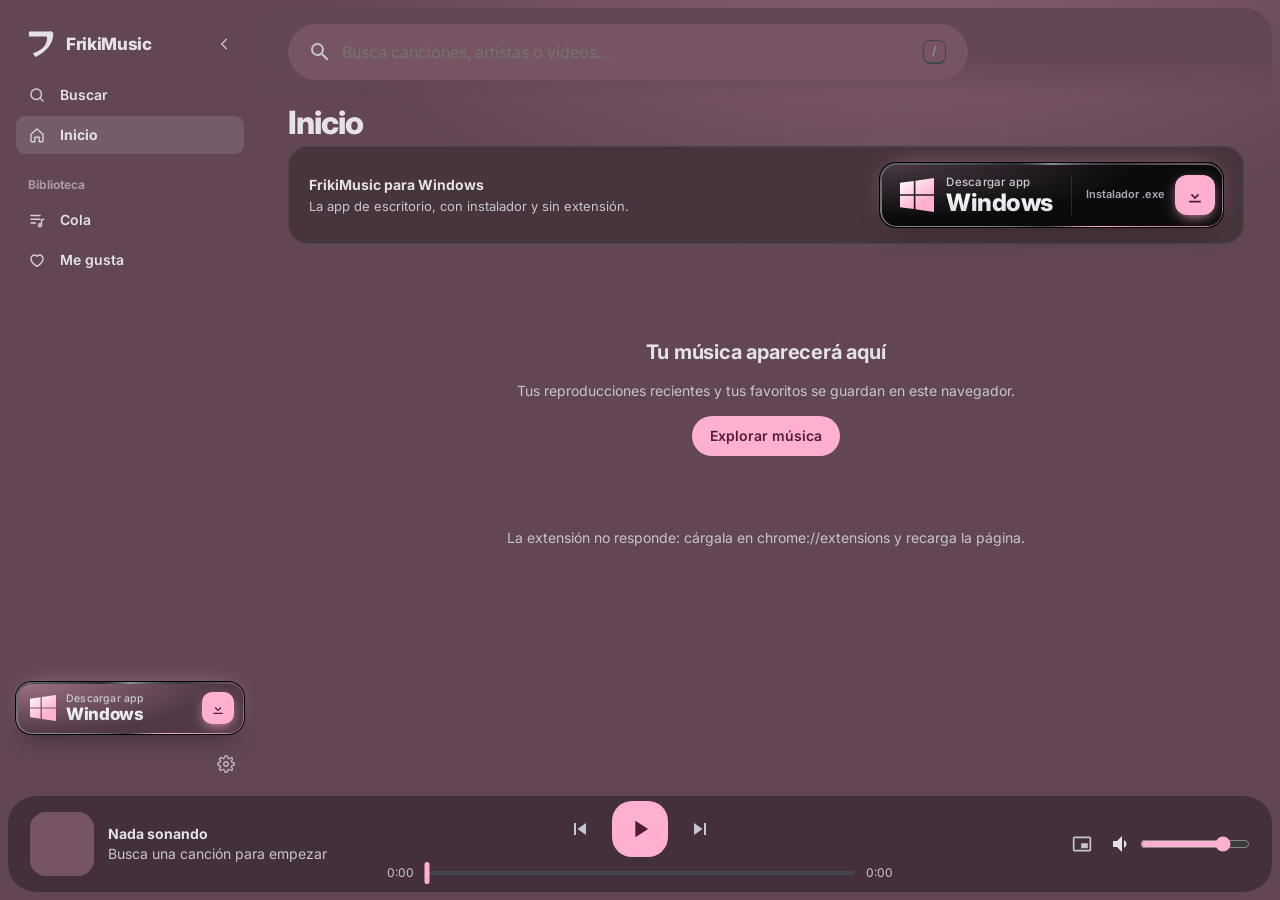
==== reproductor/index.html @ 08171b31 "Initial commit" ====
<!DOCTYPE html>
<html lang="es" data-theme="dark" data-accent="rose"><head>
<meta charset="UTF-8"><meta name="viewport" content="width=device-width,initial-scale=1,viewport-fit=cover">
<title>FrikiMusic</title>
<link rel="icon" href="icon.png">
<link rel="stylesheet" href="https://fonts.googleapis.com/css2?family=Inter:wght@400;500;600;700;800&family=Poppins:wght@400;500;600;700;800&family=Space+Grotesk:wght@400;500;600;700&family=Lora:wght@400;500;600;700&family=JetBrains+Mono:wght@400;500;700&display=swap">
<link rel="stylesheet" href="css/tokens.css"><link rel="stylesheet" href="css/base.css">
<link rel="stylesheet" href="css/layout.css"><link rel="stylesheet" href="css/components.css"><link rel="stylesheet" href="css/search.css"><link rel="stylesheet" href="css/custom.css"><link rel="stylesheet" href="css/mini.css"><link rel="stylesheet" href="css/designs.css">
</head><body>
<div class="shell">
  <nav class="rail" id="rail" aria-label="Principal"></nav>
  <main class="panel" id="panel">
    <header class="top"><form class="searchbar" id="searchForm" role="search"></form></header>
    <div class="page" id="view"></div>
  </main>
  <footer class="bar" id="bar"></footer>
</div>
<section class="full" id="full" aria-label="Reproductor" hidden></section>
<div class="toast" id="toast" role="status"></div>
<script type="module" src="js/main.js"></script>
</body></html>
---- reproductor/css/tokens.css ----
/* Neutros y acentos tomados de la app de escritorio (Color.kt) */
:root{--rk:1;--ck:1;--fs:1;--ly-k:1;--amb-mix:26%;--font:Inter,system-ui,sans-serif;--r-panel:calc(28px*var(--rk));--gutter:8px;--rail-w:80px;--rail-w-open:244px;--bar-h:96px;--ease:cubic-bezier(.2,0,0,1);--ease-in:cubic-bezier(.05,.7,.1,1)}
[data-theme=dark]{--bg:#111215;--s0:#0d0e10;--s1:#1b1c1f;--s2:#1f2023;--s3:#2a2b2e;--s4:#353639;--tx:#e4e2e6;--tx2:#c5c6d0;--ol:#8f909a;--olv:#44464f;color-scheme:dark}
[data-theme=light]{--bg:#dbd9dd;--s0:#fff;--s1:#f4f3f7;--s2:#efedf1;--s3:#e9e7ec;--s4:#e3e2e6;--tx:#1b1b1f;--tx2:#44464f;--ol:#74777f;--olv:#c4c6d0;color-scheme:light}
[data-theme=dark][data-accent=rose]{--p:#FFB0D0;--on-p:#531D38;--c:#6F334F;--on-c:#FFD8E4}
[data-theme=dark][data-accent=purple]{--p:#D0BCFF;--on-p:#381E72;--c:#4F378B;--on-c:#EADDFF}
[data-theme=dark][data-accent=blue]{--p:#9ECAFF;--on-p:#003258;--c:#004A77;--on-c:#D1E4FF}
[data-theme=dark][data-accent=green]{--p:#A4D18A;--on-p:#1F370C;--c:#294F13;--on-c:#D0E8BC}
[data-theme=dark][data-accent=amber]{--p:#F1C24F;--on-p:#402D00;--c:#5A4200;--on-c:#FFE08A}
[data-theme=light][data-accent=rose]{--p:#8B4A62;--on-p:#fff;--c:#FFD8E4;--on-c:#390721}
[data-theme=light][data-accent=purple]{--p:#6750A4;--on-p:#fff;--c:#EADDFF;--on-c:#21005D}
[data-theme=light][data-accent=blue]{--p:#0061A4;--on-p:#fff;--c:#D1E4FF;--on-c:#001D36}
[data-theme=light][data-accent=green]{--p:#386A20;--on-p:#fff;--c:#D0E8BC;--on-c:#0F2000}
[data-theme=light][data-accent=amber]{--p:#795900;--on-p:#fff;--c:#FFE08A;--on-c:#261A00}
[data-theme=dark][data-accent=red]{--p:#FFB4AB;--on-p:#690005;--c:#93000A;--on-c:#FFDAD6}
[data-theme=dark][data-accent=orange]{--p:#FFB77C;--on-p:#4D2600;--c:#6D3900;--on-c:#FFDCC2}
[data-theme=dark][data-accent=teal]{--p:#53DBC9;--on-p:#003731;--c:#005048;--on-c:#9DF2E4}
[data-theme=dark][data-accent=mono]{--p:#C8C6CA;--on-p:#303034;--c:#46464A;--on-c:#E4E2E6}
[data-theme=light][data-accent=red]{--p:#BA1A1A;--on-p:#fff;--c:#FFDAD6;--on-c:#410002}
[data-theme=light][data-accent=orange]{--p:#8F4C00;--on-p:#fff;--c:#FFDCC2;--on-c:#2E1500}
[data-theme=light][data-accent=teal]{--p:#006A60;--on-p:#fff;--c:#9DF2E4;--on-c:#00201C}
[data-theme=light][data-accent=mono]{--p:#5E5E62;--on-p:#fff;--c:#E3E2E6;--on-c:#1B1B1F}
---- reproductor/css/base.css ----
*{box-sizing:border-box;margin:0;padding:0}
html,body{height:100%}
body{font-family:var(--font);font-weight:400;font-size:calc(14px*var(--fs));line-height:1.45;background:var(--bg);color:var(--tx);overflow:hidden;-webkit-font-smoothing:antialiased}
button{font:inherit;color:inherit;background:none;border:0;cursor:pointer}
input,select{font:inherit;color:inherit}
svg{width:24px;height:24px;fill:currentColor;display:block;flex:none}
img{display:block}
:focus-visible{outline:2px solid var(--p);outline-offset:2px}
h1{font-size:calc(32px*var(--fs));font-weight:800;letter-spacing:-.03em}
h2{font-size:calc(20px*var(--fs));font-weight:700;letter-spacing:-.01em}
.muted{color:var(--tx2)}
::-webkit-scrollbar{width:10px}::-webkit-scrollbar-thumb{background:var(--s4);border-radius:5px;border:2px solid transparent;background-clip:content-box}
@media(prefers-reduced-motion:reduce){*{animation:none!important;transition:none!important}}
---- reproductor/css/layout.css ----
.shell{height:100%;display:grid;grid-template:1fr var(--bar-h)/auto 1fr;gap:var(--gutter);padding:var(--gutter)}
.rail{width:var(--rail-w);transition:width .25s var(--ease);padding:12px 12px;display:flex;flex-direction:column;gap:6px;overflow:hidden}
.rail.open{width:var(--rail-w-open)}
.panel{position:relative;background:var(--s1);border-radius:var(--r-panel);overflow:auto;min-width:0;isolation:isolate}
.panel::before{content:"";position:fixed;inset:0;z-index:-1;pointer-events:none;background:radial-gradient(900px 500px at 70% -10%,color-mix(in srgb,var(--amb,var(--p)) var(--amb-mix),transparent),transparent 70%);transition:background .6s}
.top{position:sticky;top:0;z-index:5;padding:16px 28px;background:linear-gradient(var(--s1) 55%,transparent)}
.page{padding:4px 28px 40px;max-width:1760px;margin:0 auto}
.bar{grid-column:1/3;background:var(--s2);border-radius:var(--r-panel);display:grid;grid-template-columns:minmax(0,1fr) minmax(0,1.5fr) minmax(0,1fr);gap:20px;align-items:center;padding:0 22px}
.full{position:fixed;inset:var(--gutter);z-index:20;border-radius:var(--r-panel);background:var(--s0);overflow:hidden;isolation:isolate}
.full[hidden]{display:none}
@media(max-width:900px){.bar{grid-template-columns:minmax(0,1fr) auto}.bar .vol,.bar .wavy-wrap .t{display:none}.rail{width:64px;padding:8px}.rail.open{width:64px}.page,.top{padding-inline:16px}}
.rail .grp{font-size:calc(12px*var(--fs));font-weight:700;letter-spacing:.06em;text-transform:uppercase;color:var(--ol);padding:14px 16px 4px;white-space:nowrap}
.rail hr.grp{border:0;height:1px;background:var(--olv);margin:8px 14px;padding:0;opacity:.6}
.rail a.item{text-decoration:none}
---- reproductor/css/components.css ----
.rail .brand{display:flex;align-items:center;gap:12px;height:56px;padding-left:8px;font-weight:800;font-size:calc(18px*var(--fs));letter-spacing:-.02em;color:var(--p)}
.rail .brand img{width:32px;height:32px;border-radius:9px}
.rail .item{height:56px;border-radius:calc(28px*var(--rk));display:flex;align-items:center;gap:16px;padding:0 16px;color:var(--tx2);font-weight:500;white-space:nowrap;position:relative;transition:background .2s}
.rail .item:hover{background:color-mix(in srgb,var(--tx) 8%,transparent)}
.rail .item.on{background:var(--c);color:var(--on-c);font-weight:700}
.rail .spacer{flex:1}
.chip{display:inline-flex;align-items:center;gap:8px;height:40px;padding:0 18px;border-radius:calc(20px*var(--rk));background:var(--s3);font-weight:600;transition:background .2s}
.chip:hover{background:var(--s4)}
.chip.fill{background:var(--p);color:var(--on-p)}
.ibtn{width:44px;height:44px;border-radius:50%;display:grid;place-items:center;color:var(--tx2);transition:background .2s}
.ibtn:hover{background:color-mix(in srgb,var(--tx) 10%,transparent)}
.ibtn.on{color:var(--p)}
.searchbar{display:flex;align-items:center;height:56px;max-width:680px;background:var(--s3);border-radius:calc(28px*var(--rk));padding:0 8px 0 20px;gap:10px;transition:box-shadow .2s}
.searchbar:focus-within{box-shadow:0 0 0 2px var(--p)}
.searchbar input{flex:1;background:none;border:0;outline:0;height:100%;font-size:calc(16px*var(--fs))}
.hero{display:grid;grid-template-columns:200px 1fr;gap:28px;align-items:center;padding:24px;border-radius:calc(28px*var(--rk));background:linear-gradient(120deg,var(--c),color-mix(in srgb,var(--c) 40%,var(--s2)));color:var(--on-c);margin:8px 0 32px}
.hero img{width:200px;height:200px;image-rendering:auto;border-radius:calc(24px*var(--rk));object-fit:cover;box-shadow:0 18px 40px #0007}
.hero h2{font-size:calc(32px*var(--fs));font-weight:800;letter-spacing:-.03em;margin:4px 0 2px}
.hero .chip{margin-top:18px}
.sec{display:flex;align-items:baseline;justify-content:space-between;margin:28px 0 14px}
.shelf{display:grid;grid-auto-flow:column;grid-auto-columns:calc(168px*var(--ck));gap:16px;overflow-x:auto;padding-bottom:10px}
.card{cursor:pointer;text-align:left;display:block}
.card .art{position:relative;aspect-ratio:1;border-radius:calc(20px*var(--rk));overflow:hidden;background:var(--s3)}
.card img{width:100%;height:100%;object-fit:cover;transition:transform .4s var(--ease-in)}
.card:hover img{transform:scale(1.06)}
.card .pl{position:absolute;right:10px;bottom:10px;width:44px;height:44px;border-radius:50%;background:var(--p);color:var(--on-p);display:grid;place-items:center;opacity:0;transform:translateY(8px);transition:.25s var(--ease)}
.card:hover .pl,.card:focus-visible .pl{opacity:1;transform:none}
.card b,.row b{display:block;font-weight:600;white-space:nowrap;overflow:hidden;text-overflow:ellipsis}
.card b{margin-top:10px}.card span{font-size:calc(13px*var(--fs));color:var(--tx2);display:block;white-space:nowrap;overflow:hidden;text-overflow:ellipsis}
.row{display:grid;grid-template-columns:56px minmax(0,1fr) auto auto;gap:14px;align-items:center;padding:8px 12px;border-radius:calc(18px*var(--rk));cursor:pointer;transition:background .15s}
.row:hover{background:color-mix(in srgb,var(--tx) 7%,transparent)}
.row.now{background:var(--c);color:var(--on-c)}.row.now span{color:inherit;opacity:.8}
.row img{width:56px;height:56px;border-radius:calc(12px*var(--rk));object-fit:cover;background:var(--s3)}
.row span{font-size:calc(13px*var(--fs));color:var(--tx2)}.row>div{min-width:0}
.eq{display:inline-flex;gap:2px;align-items:flex-end;height:14px;margin-right:6px}
.eq i{width:3px;background:currentColor;border-radius:2px;animation:eq 1s infinite ease-in-out}
.eq i:nth-child(2){animation-delay:.2s}.eq i:nth-child(3){animation-delay:.4s}
@keyframes eq{0%,100%{height:3px}50%{height:14px}}
.empty{display:grid;place-items:center;text-align:center;gap:14px;padding:72px 0;color:var(--tx2)}
.empty h2{color:var(--tx)}
.pal{display:flex;gap:14px;margin:10px 0 28px}
.pal button{width:48px;height:48px;border-radius:50%;border:3px solid transparent;box-shadow:inset 0 0 0 3px var(--s1)}
.pal button.on{border-color:var(--tx)}
.skel{height:72px;border-radius:calc(18px*var(--rk));background:linear-gradient(90deg,var(--s2),var(--s3),var(--s2));background-size:200%;animation:sh 1.2s infinite}
@keyframes sh{to{background-position:-200% 0}}
/* barra de reproducción */
.bar .meta{display:flex;gap:14px;align-items:center;min-width:0;cursor:pointer}
.bar .meta img,.bar .meta .ph{width:64px;height:64px;border-radius:calc(16px*var(--rk));object-fit:cover;background:var(--s3);flex:none}
.bar .meta b{display:block;font-weight:700;white-space:nowrap;overflow:hidden;text-overflow:ellipsis}
.ctl{display:flex;flex-direction:column;align-items:center;gap:2px}
.btns{display:flex;align-items:center;gap:10px}
.play{width:56px;height:56px;border-radius:calc(20px*var(--rk));background:var(--p);color:var(--on-p);display:grid;place-items:center;transition:border-radius .25s var(--ease),transform .15s}
.play:hover{border-radius:50%}.play:active{transform:scale(.94)}
.wavy-wrap{display:flex;align-items:center;gap:10px;width:100%;font-size:calc(12px*var(--fs));color:var(--tx2)}
.wavy-wrap canvas{flex:1;height:28px;min-width:0;cursor:pointer;touch-action:none}
.vol{display:flex;justify-content:flex-end;align-items:center;gap:6px}
.vol input{width:110px;accent-color:var(--p)}
/* reproductor grande */
/* fondo en malla con los colores de la portada: no depende de la resolución de la imagen */
@property --m1{syntax:"<color>";inherits:true;initial-value:#2a2b2e}@property --m2{syntax:"<color>";inherits:true;initial-value:#2a2b2e}
@property --m3{syntax:"<color>";inherits:true;initial-value:#2a2b2e}@property --m4{syntax:"<color>";inherits:true;initial-value:#2a2b2e}
:root{transition:--m1 1s,--m2 1s,--m3 1s,--m4 1s}
.full::before{content:"";position:absolute;inset:-25%;background:radial-gradient(42% 42% at 22% 26%,var(--m1),transparent 72%),radial-gradient(46% 46% at 80% 22%,var(--m2),transparent 72%),radial-gradient(46% 46% at 78% 80%,var(--m3),transparent 72%),radial-gradient(42% 42% at 20% 82%,var(--m4),transparent 72%);filter:blur(36px);opacity:.8;animation:drift 22s ease-in-out infinite alternate}
@keyframes drift{to{transform:translate(3%,2%) rotate(7deg) scale(1.08)}}
.toast{position:fixed;left:50%;bottom:120px;transform:translate(-50%,12px);max-width:min(560px,90vw);background:var(--tx);color:var(--bg);padding:12px 20px;border-radius:calc(16px*var(--rk));opacity:0;pointer-events:none;transition:.25s var(--ease);z-index:30}
.toast.show{opacity:1;transform:translate(-50%,0)}
@media(max-width:900px){.hero{grid-template-columns:1fr}.hero img{width:140px;height:140px}}
/* inicio: tarjetas compactas y mixes */
.tiles{display:grid;grid-template-columns:repeat(auto-fill,minmax(280px,1fr));gap:10px}
.tile{display:grid;grid-template-columns:56px minmax(0,1fr);gap:14px;align-items:center;padding:6px 16px 6px 6px;border-radius:calc(20px*var(--rk));background:var(--s2);cursor:pointer;transition:background .2s,transform .2s var(--ease)}
.tile:hover{background:var(--s3);transform:translateY(-1px)}
.tile.now{background:var(--c);color:var(--on-c)}.tile.now span{color:inherit;opacity:.8}
.tile img{width:56px;height:56px;border-radius:calc(14px*var(--rk));object-fit:cover;background:var(--s3)}
.tile>div{min-width:0}.tile b{display:block;font-weight:600;white-space:nowrap;overflow:hidden;text-overflow:ellipsis}
.tile span{font-size:calc(13px*var(--fs));color:var(--tx2);display:block;white-space:nowrap;overflow:hidden;text-overflow:ellipsis}
.shelf.big{grid-auto-columns:calc(220px*var(--ck))}
.mix{position:relative;cursor:pointer;border-radius:calc(28px*var(--rk));overflow:hidden;aspect-ratio:1;background:var(--s3);isolation:isolate}
.mix .collage{position:absolute;inset:0;display:grid;grid-template:1fr 1fr/1fr 1fr}
.mix .collage img{width:100%;height:100%;object-fit:cover;transition:transform .5s var(--ease-in)}
.mix:hover .collage img{transform:scale(1.08)}
.mix::after{content:"";position:absolute;inset:0;background:linear-gradient(transparent 40%,#000c);z-index:1}
.mix .cap{position:absolute;left:16px;right:16px;bottom:14px;z-index:2;color:#fff}
.mix .cap b{display:block;font-weight:800;font-size:calc(17px*var(--fs));letter-spacing:-.02em;line-height:1.15}
.mix .cap span{font-size:calc(12px*var(--fs));opacity:.8}
.mix .pl{position:absolute;right:12px;top:12px;z-index:2;width:44px;height:44px;border-radius:50%;background:var(--p);color:var(--on-p);display:grid;place-items:center;opacity:0;transform:translateY(-6px);transition:.25s var(--ease)}
.mix:hover .pl,.mix:focus-visible .pl{opacity:1;transform:none}
/* inicio estilo lista compacta */
h1.ht{margin:6px 0 2px}
.chev{font-style:normal;margin-left:8px;color:var(--ol);font-weight:400}
.cols{display:grid;grid-template-rows:repeat(4,56px);grid-auto-flow:column;column-gap:20px;overflow-x:auto}
.cols.r3{grid-auto-columns:calc((100% - 40px)/3)}
.cols.r4{grid-auto-columns:calc((100% - 60px)/4.25);padding-bottom:4px}
.mini{display:grid;grid-template-columns:40px minmax(0,1fr);gap:14px;align-items:center;padding:0 10px;border-radius:calc(10px*var(--rk));cursor:pointer;transition:background .15s}
.mini:hover{background:color-mix(in srgb,var(--tx) 7%,transparent)}
.mini.now{background:var(--c);color:var(--on-c)}.mini.now span{opacity:.8}
.mini img{width:40px;height:40px;border-radius:6px;object-fit:cover;background:var(--s3)}
.mini>div{min-width:0}.mini b{display:block;font-size:calc(13px*var(--fs));font-weight:500;white-space:nowrap;overflow:hidden;text-overflow:ellipsis}
.mini span{display:block;font-size:calc(12px*var(--fs));color:var(--tx2);white-space:nowrap;overflow:hidden;text-overflow:ellipsis}
.shelf.xl{grid-auto-columns:calc(244px*var(--ck));gap:20px}
.shelf.xl .card .art{border-radius:calc(12px*var(--rk))}.shelf.xl .card b{font-size:calc(13px*var(--fs));font-weight:500;margin-top:8px}
.hs{scrollbar-width:none}.hs::-webkit-scrollbar{display:none}
@media(max-width:900px){.cols.r3{grid-auto-columns:86%}.cols.r4{grid-auto-columns:86%}}

/* reproductor grande: portada + letras/cola, o videoclip a ventana completa (como BitChord) */
.full{--art:min(32vw,calc(100dvh - 330px),560px);--ly-on:var(--tx);--ly-off:color-mix(in srgb,var(--tx) 38%,transparent)}
.full[data-mode=theater]{--tx:#fff;--tx2:#ffffffb8;--ly-on:#fff;color:#fff}
.full .fc,.full .ftr,.full .fbr,.full .fgrid{transition:opacity .3s}
.full.idle{cursor:none}.full.idle .fc,.full.idle .ftr,.full.idle .fbr,.full.idle .fgrid{opacity:0;pointer-events:none}
.full .close{position:absolute;top:18px;left:18px;z-index:4}
.full .lyb{position:absolute;bottom:18px;left:18px;z-index:4}
.full .fbr{position:absolute;bottom:18px;right:18px;z-index:4}
.full .ftr{position:absolute;top:18px;right:18px;z-index:4;display:flex;align-items:center;gap:10px}
.full .fc[aria-pressed=true]{color:var(--p);background:color-mix(in srgb,var(--p) 18%,transparent)}
.vt{position:absolute;inset:0;background:#000;display:none;z-index:1}
.full[data-mode=theater] .vt{display:block}
.fgrid{position:relative;z-index:2;height:100%;display:grid;grid-template-columns:var(--art);grid-template-rows:minmax(0,1fr);justify-content:center;align-items:center;column-gap:clamp(40px,6vw,120px);padding:64px clamp(24px,8vw,140px)}
.full[data-col=lyrics] .fgrid,.full[data-col=queue] .fgrid{grid-template-columns:var(--art) minmax(0,38vw)}
.fplayer{display:flex;flex-direction:column;min-width:0;width:var(--art)}
.fart{position:relative;width:var(--art);aspect-ratio:1;border-radius:calc(14px*var(--rk));overflow:hidden;background:var(--s3);box-shadow:0 30px 70px -24px var(--m1,#000),0 14px 34px #0006;transition:scale .45s cubic-bezier(.34,1.3,.64,1)}
.full.paused .fart{scale:.92}
.fart .cov{width:100%;height:100%;object-fit:cover}
.fart .vs{position:absolute;inset:0;background:#000;display:none}
.full[data-mode=split] .fart{aspect-ratio:16/9}
.full[data-mode=split] .fart .vs{display:block}.full[data-mode=split] .fart .cov{display:none}
.finfo{display:flex;align-items:center;gap:12px;margin-top:clamp(18px,3vh,30px)}
.finfo .tt{flex:1;min-width:0}
.finfo b{display:block;font-size:calc(20px*var(--fs));font-weight:700;letter-spacing:-.01em;white-space:nowrap;overflow:hidden;text-overflow:ellipsis}
.finfo .muted{display:block;white-space:nowrap;overflow:hidden;text-overflow:ellipsis}
.fplayer .ctl{margin-top:8px}.fplayer .wavy-wrap{max-width:none}

/* Perfil de artista */
.artist-link{display:inline;padding:0;border:0;background:none;color:inherit;text-align:left;font:inherit;cursor:pointer}
.artist-link:hover{color:var(--p);text-decoration:underline;text-underline-offset:3px}
.back-link{margin:0 0 18px}
.artist-hero{position:relative;isolation:isolate;height:clamp(320px,38vw,500px);margin:10px 0 34px;border-radius:calc(24px*var(--rk));overflow:hidden;background:var(--s2)}
.artist-photo,.artist-shade{position:absolute;inset:0}
.artist-photo img{width:100%;height:100%;object-fit:cover;object-position:center 35%;filter:saturate(.82)}
.artist-shade{z-index:1;background:linear-gradient(90deg,#07090de6 0%,#07090d9c 38%,transparent 78%),linear-gradient(0deg,#07090de8 0%,transparent 66%)}
.artist-intro{position:absolute;z-index:2;left:clamp(24px,5vw,68px);right:clamp(24px,5vw,68px);bottom:clamp(28px,5vw,64px);min-width:0;color:#fff}
.artist-kicker{color:#ffffffb8;font-size:11px;font-weight:700;letter-spacing:.16em;text-transform:uppercase}
.artist-intro h1{max-width:900px;font-size:clamp(38px,5.2vw,72px);line-height:.98;letter-spacing:-.055em;margin:12px 0 16px;overflow-wrap:anywhere}
.artist-facts{display:flex;flex-wrap:wrap;gap:8px 18px;color:#ffffffc4;font-size:13px;margin:0 0 20px}
.artist-play{display:inline-flex;align-items:center;gap:9px;min-height:44px;border:1px solid #ffffffd4;border-radius:999px;padding:0 18px;background:#ffffff;color:#11151b;font-size:14px;font-weight:700;cursor:pointer;transition:transform .2s,background .2s}
.artist-play:hover{transform:translateY(-1px);background:#eef2f8}
.artist-bio{max-width:760px;margin:0 0 36px;padding:4px 0 4px 18px;border-left:1px solid var(--olv)}
.artist-bio p{margin:9px 0 0;color:var(--tx2);font-size:14px;line-height:1.75;white-space:pre-line}
.artist-top{margin-bottom:36px}
.artist-release-section{margin-top:38px}
.artist-releases{display:grid;grid-template-columns:repeat(auto-fill,minmax(150px,1fr));gap:18px;margin:0 0 36px}
.artist-release{min-width:0}
.artist-release[data-release],.artist-release[data-play]{cursor:pointer}
.artist-release[data-release]:hover b,.artist-release[data-play]:hover b{color:var(--p)}
.release-art{position:relative;aspect-ratio:1;border-radius:calc(16px*var(--rk));overflow:hidden;background:var(--s2);margin-bottom:10px}
.release-art img{width:100%;height:100%;object-fit:cover;transition:transform .35s ease}
.artist-release:hover .release-art img{transform:scale(1.045)}
.release-art span{position:absolute;left:9px;bottom:9px;padding:5px 7px;border-radius:6px;background:#080a10bd;color:#fff;font-size:9px;font-weight:800;letter-spacing:.12em}
.release-play{position:absolute;right:10px;bottom:10px;display:grid;width:40px;height:40px;place-items:center;border:0;border-radius:50%;background:var(--p);color:#fff;box-shadow:0 6px 20px #0007;opacity:0;transform:translateY(5px);transition:opacity .2s,transform .2s;cursor:pointer}
.artist-release:hover .release-play,.release-play:focus-visible{opacity:1;transform:translateY(0)}
.artist-release>b,.artist-release>small{display:block;white-space:nowrap;overflow:hidden;text-overflow:ellipsis}
.artist-release>small{color:var(--tx2);margin-top:3px}
.artist-loading{height:210px;display:flex;align-items:center;gap:12px}
.artist-loading i{width:12px;height:12px;border-radius:50%;background:var(--p);animation:artistPulse .8s ease-in-out infinite alternate}
.artist-loading i:nth-child(2){animation-delay:.15s}.artist-loading i:nth-child(3){animation-delay:.3s}
@keyframes artistPulse{to{opacity:.28;transform:translateY(-8px)}}
@media(max-width:760px){.artist-hero{height:380px;margin-bottom:28px}.artist-shade{background:linear-gradient(0deg,#07090df0 0%,#07090d72 52%,#07090d15 100%)}.artist-intro h1{font-size:clamp(36px,8vw,58px)}.release-play{opacity:1;transform:none}}
@media(max-width:420px){.artist-hero{height:330px}.artist-intro{left:20px;right:20px;bottom:22px}.artist-intro h1{font-size:38px}}
.artist-link:focus-visible,.back-link:focus-visible{outline:2px solid var(--p);outline-offset:3px;border-radius:5px}

.fcol{align-self:stretch;min-width:0;min-height:0;display:flex;flex-direction:column}
.fcol[hidden]{display:none}
.fcol.q{overflow:auto;display:block;mask-image:linear-gradient(transparent,#000 6%,#000 90%,transparent)}
.full[data-mode=theater] .fart,.full[data-mode=theater] .fcol{display:none}
.full[data-mode=theater] .fgrid{position:absolute;inset:auto 0 0 0;height:auto;display:flex;justify-content:center;align-items:flex-end;padding:140px 24px 64px;background:linear-gradient(to top,#000000b8,#00000059 55%,transparent)}
.full[data-mode=theater] .fplayer{width:min(720px,100%)}
/* menú de calidad del vídeo */
.vq{height:28px;min-width:44px;padding:0 10px;border-radius:8px;font:700 calc(11px*var(--fs))/1 var(--font);letter-spacing:.04em;color:var(--tx2);background:color-mix(in srgb,var(--tx) 14%,transparent);backdrop-filter:blur(18px) saturate(1.8);transition:background .15s}
.vq:hover{background:color-mix(in srgb,var(--tx) 24%,transparent)}.vq[hidden],.vqm[hidden]{display:none}
.vqm{position:absolute;top:calc(100% + 8px);right:0;min-width:170px;background:var(--s3);color:var(--tx);border-radius:calc(14px*var(--rk));padding:6px;box-shadow:0 16px 44px #000a}
.vqm button{display:flex;justify-content:space-between;gap:16px;width:100%;padding:9px 12px;border-radius:8px;text-align:left}
.vqm button:hover{background:color-mix(in srgb,var(--tx) 10%,transparent)}.vqm button[aria-checked=true]{color:var(--p);font-weight:700}
.vqh{display:block;padding:6px 12px 2px;font:700 calc(10px*var(--fs))/1 var(--font);letter-spacing:.08em;text-transform:uppercase;opacity:.6}
.vqm i{font-style:normal;opacity:.7}.vqm hr{border:0;height:1px;background:var(--olv);margin:4px 8px;opacity:.6}
/* letras */
.lv{display:flex;flex-direction:column;height:100%;min-height:0}
.lv-scroll{position:relative;flex:1;min-height:0;overflow-y:auto;padding:0 8px 0 0;scrollbar-width:none;mask-image:linear-gradient(transparent,#000 9%,#000 86%,transparent)}
.lv-scroll::-webkit-scrollbar{display:none}
.lv-scroll::before,.lv-scroll::after{content:"";display:block;flex:none}.lv-scroll::before{height:26vh}.lv-scroll::after{height:50vh}
.lv-foot{display:flex;justify-content:space-between;align-items:center;gap:10px;padding:8px 4px 0;font-size:calc(12px*var(--fs));color:var(--tx2)}
.lv-src{background:color-mix(in srgb,var(--tx) 12%,transparent);color:var(--tx);border:0;border-radius:8px;padding:5px 8px;font:inherit;max-width:150px}
.lv-src option{background:var(--s3);color:var(--tx)}
.lv-msg{display:grid;gap:14px;padding:10px 12px}.lv-msg b{font-size:calc(24px*var(--fs))}.lv-msg span{color:var(--tx2)}
.sk{height:34px;border-radius:calc(12px*var(--rk));background:linear-gradient(90deg,var(--s3),var(--s4),var(--s3));background-size:200% 100%;animation:shim 1.4s linear infinite}.sk:nth-child(3n){width:72%}.sk:nth-child(3n+1){width:88%}
@keyframes shim{to{background-position:-200% 0}}
.ly{font-size:calc(clamp(24px,2.4vw,38px)*var(--ly-k,1));font-weight:700;line-height:1.2;letter-spacing:-.01em;padding:10px 12px;margin:2px 0;border-radius:calc(14px*var(--rk));cursor:pointer;opacity:.5;filter:blur(.5px);transform-origin:left center;transition:opacity .3s,transform .3s,filter .3s,background .2s}
.ly.end{text-align:right;transform-origin:right center}
.ly:hover{background:color-mix(in srgb,var(--tx) 7%,transparent);opacity:.8}
.ly.on{opacity:1;filter:none;transform:scale(1.02)}.ly.past{opacity:.42}
.ly.plain{opacity:.92;filter:none;cursor:default}.ly.plain:hover{background:none;opacity:.92}
.w{display:inline-block;white-space:nowrap}
.sy{--k:0;color:transparent;background:linear-gradient(90deg,var(--ly-on) calc(var(--k)*1%),var(--ly-off) calc(var(--k)*1%));-webkit-background-clip:text;background-clip:text}
/* Letra por líneas: sin barrido, la línea cambia de color entera (fundido corto) */
.sy.ln{background:none;-webkit-background-clip:border-box;background-clip:border-box;color:var(--ly-off);transition:color .35s}
.ly.on .sy.ln,.ly.past .sy.ln,.ly.plain .sy.ln{color:var(--ly-on)}
.ly.past .sy,.ly.plain .sy{--k:100!important}.ly:not(.on):not(.past):not(.plain) .sy{--k:0!important}
.bgv{font-size:.62em;font-weight:600;margin-top:2px;opacity:.8}
.ly.gap{display:flex;gap:7px;padding:16px 12px;cursor:default}.ly.gap:hover{background:none}
.gap i{width:10px;height:10px;border-radius:50%;background:var(--tx)}
.gap.on i{animation:dot 1.4s ease-in-out infinite}.gap.on i:nth-child(2){animation-delay:.2s}.gap.on i:nth-child(3){animation-delay:.4s}
@keyframes dot{50%{transform:translateY(-5px);opacity:1}}
@media(max-width:900px){
  .fgrid,.full[data-col=lyrics] .fgrid,.full[data-col=queue] .fgrid{grid-template-columns:minmax(0,1fr);padding:60px 18px 70px;--art:min(84vw,calc(100dvh - 330px),420px)}
  .full[data-col=lyrics] .fgrid,.full[data-col=queue] .fgrid{grid-template-rows:minmax(0,1fr) auto;row-gap:14px;align-items:stretch}
  .full[data-col=lyrics] .fplayer,.full[data-col=queue] .fplayer{order:2;width:100%}.full[data-col=lyrics] .fart,.full[data-col=queue] .fart{display:none}
  .full[data-col=lyrics] .finfo,.full[data-col=queue] .finfo{margin-top:0}
  .full[data-mode=theater] .fgrid{padding:120px 16px 56px}
}

/* insignia "Vídeo" y tarjetas 16:9 */
.vbadge{font-style:normal;font-size:calc(10px*var(--fs));font-weight:800;letter-spacing:.05em;text-transform:uppercase;padding:2px 6px;margin-right:8px;border-radius:5px;background:var(--p);color:var(--on-p);vertical-align:1px}
.card .vbadge{position:absolute;left:8px;top:8px;margin:0;z-index:1;box-shadow:0 2px 8px #0006}
.card.vcard .art{aspect-ratio:16/9}
.shelf.vid{grid-auto-columns:calc(300px*var(--ck));gap:20px}.shelf.vid .card .art{border-radius:calc(12px*var(--rk))}.shelf.vid .card b{font-size:calc(13px*var(--fs));font-weight:500;margin-top:8px}
.lv-msg details{font-size:calc(12px*var(--fs));color:var(--tx2)}.lv-msg summary{cursor:pointer;margin-bottom:6px}
.lv-msg pre{white-space:pre-wrap;word-break:break-all;font:11px/1.5 ui-monospace,Consolas,monospace;background:color-mix(in srgb,var(--tx) 8%,transparent);padding:10px;border-radius:calc(10px*var(--rk));user-select:text}
.lv-msg .chip{justify-self:start}

/* Botón de descarga (mismo estilo que los botones de descarga de la web) */
/* Insignia "Descargar app · Windows": placa oscura con canto metálico, logo con degradado del acento y reflejo al pasar */
@property --wb-a{syntax:"<angle>";inherits:false;initial-value:0deg}
.win-badge{--wb-h:56px;position:relative;isolation:isolate;display:inline-flex;align-items:center;gap:12px;height:var(--wb-h);padding:0 8px 0 16px;border-radius:16px;color:#f4f4f6;text-decoration:none;white-space:nowrap;cursor:pointer;overflow:hidden;
  background:radial-gradient(120% 140% at 0% 0%,color-mix(in srgb,var(--p) 22%,#1a1b1f) 0,#0b0b0d 62%),#0b0b0d;
  box-shadow:0 0 0 1px #000,0 1px 0 #ffffff1f inset,0 10px 24px -10px #000c,0 0 28px -12px var(--p);transition:transform .25s var(--ease),box-shadow .25s}
.win-badge::before{content:"";position:absolute;inset:0;z-index:-1;border-radius:inherit;background:linear-gradient(105deg,transparent 35%,#ffffff26 50%,transparent 65%);transform:translateX(-120%);transition:transform .7s var(--ease)}
.win-badge .wb-rim{position:absolute;inset:0;z-index:-1;border-radius:inherit;padding:1.5px;pointer-events:none;
  background:conic-gradient(from var(--wb-a),#8b8d96,#3a3b41 18%,var(--p) 34%,#3a3b41 52%,#8b8d96 70%,#2c2d32 86%,#8b8d96);
  -webkit-mask:linear-gradient(#000 0 0) content-box,linear-gradient(#000 0 0);-webkit-mask-composite:xor;mask:linear-gradient(#000 0 0) content-box exclude,linear-gradient(#000 0 0)}
.win-badge .wb-logo{flex:none;width:30px;height:30px;background:linear-gradient(145deg,#fff 0,var(--p) 70%);
  -webkit-mask:var(--wb-mask) center/contain no-repeat;mask:var(--wb-mask) center/contain no-repeat;
  --wb-mask:url("data:image/svg+xml,%3Csvg xmlns='http://www.w3.org/2000/svg' viewBox='0 0 88 88'%3E%3Cpath d='M0 12.4 35.7 7.5v34.4H0zM40 6.9 88 0v41.9H40zM0 46h35.7v34.5L0 75.6zM40 46h48v42l-48-6.8z'/%3E%3C/svg%3E");transition:transform .35s var(--ease)}
.win-badge .wb-text{display:flex;flex-direction:column;line-height:1.05;text-align:left}
.win-badge .wb-cap{font-size:calc(11.5px*var(--fs));font-weight:500;letter-spacing:.02em;color:#c9cad2}
.win-badge .wb-name{font-size:calc(22px*var(--fs));font-weight:800;letter-spacing:-.02em;margin-top:2px;background:linear-gradient(180deg,#fff,#d9dae2);-webkit-background-clip:text;background-clip:text;color:transparent}
.win-badge .wb-side{display:flex;align-items:center;gap:10px;margin-left:6px;padding-left:14px;border-left:1px solid #ffffff1f;height:60%}
.win-badge .wb-meta{font-size:calc(11px*var(--fs));font-weight:600;color:#a9abb5;font-variant-numeric:tabular-nums}
.win-badge .wb-go{display:grid;place-items:center;width:40px;height:40px;border-radius:12px;background:var(--p);color:var(--on-p);box-shadow:0 4px 14px -4px var(--p);transition:border-radius .25s,transform .25s var(--ease)}
.win-badge .wb-go svg{width:20px;height:20px;fill:currentColor}
.win-badge:hover{transform:translateY(-2px);box-shadow:0 0 0 1px #000,0 1px 0 #ffffff26 inset,0 16px 30px -12px #000d,0 0 36px -8px var(--p)}
.win-badge:hover::before{transform:translateX(120%)}
.win-badge:hover .wb-logo{transform:scale(1.07) rotate(-3deg)}
.win-badge:hover .wb-go svg{animation:wb-drop .7s var(--ease) infinite}
.win-badge:active{transform:translateY(0) scale(.985)}.win-badge:active .wb-go{border-radius:999px}
.win-badge:focus-visible{outline:2px solid var(--p);outline-offset:3px}
@keyframes wb-drop{0%{transform:translateY(-3px);opacity:0}45%{opacity:1}100%{transform:translateY(3px)}}
@keyframes wb-spin{to{--wb-a:360deg}}
.win-badge .wb-rim{animation:wb-spin 9s linear infinite}
@media(prefers-reduced-motion:reduce){.win-badge .wb-rim,.win-badge:hover .wb-go svg{animation:none}.win-badge,.win-badge::before,.win-badge .wb-logo{transition:none}}
.win-badge.lg{--wb-h:64px;padding-left:20px}.win-badge.lg .wb-logo{width:34px;height:34px}.win-badge.lg .wb-name{font-size:calc(24px*var(--fs))}
.rail .win-badge.rail-dl{--wb-h:48px;margin:6px 0;width:56px;padding:0;justify-content:center;align-self:flex-start;border-radius:16px}
.rail .win-badge.rail-dl .wb-logo{width:26px;height:26px}
.rail .win-badge.rail-dl .wb-text,.rail .win-badge.rail-dl .wb-side{display:none}
.rail.open .win-badge.rail-dl{width:auto;align-self:stretch;padding:0 14px;justify-content:flex-start;gap:10px}
.rail.open .win-badge.rail-dl .wb-text{display:flex}.rail.open .win-badge.rail-dl .wb-name{font-size:calc(17px*var(--fs))}.rail.open .win-badge.rail-dl .wb-cap{font-size:calc(10.5px*var(--fs))}
.promo{display:flex;align-items:center;justify-content:space-between;gap:16px;flex-wrap:wrap;margin:0 0 22px;padding:16px 20px;border-radius:calc(20px*var(--rk));background:var(--s2);border:1px solid var(--olv)}
.promo>div>b{display:block;font-weight:700}.promo>div>span{display:block;color:var(--tx2);font-size:calc(13px*var(--fs));margin-top:2px}
@media(max-width:900px){.rail .win-badge.rail-dl{width:48px;margin-inline:0}.promo{padding:14px 16px}.win-badge .wb-meta{display:none}.win-badge .wb-side{border-left:0;padding-left:0;margin-left:0}}
.artist-photo{background:linear-gradient(135deg,var(--s3),var(--s2))}
.album-page{margin:0;padding:4px 16px 120px;min-height:100%}
.album-hero{display:flex;gap:34px;align-items:flex-end;margin:10px 0 36px}
.album-cover{flex:0 0 270px;width:270px;height:270px;border-radius:calc(12px*var(--rk));overflow:hidden;box-shadow:0 18px 50px #0007;background:var(--s3)}
.album-cover img{width:100%;height:100%;object-fit:cover;display:block}
.album-copy{display:flex;flex-direction:column;min-width:0;align-self:stretch;padding-top:34px}
.album-copy h1{margin:0;font-size:clamp(28px,3.2vw,40px);line-height:1.08;letter-spacing:-.03em;display:flex;align-items:center;gap:8px;overflow-wrap:anywhere}
.album-artist{font-size:clamp(22px,2.6vw,32px);line-height:1.2;margin-top:2px}
.album-artist .artist-link{font:inherit;color:inherit}
.album-meta{margin:8px 0 0;font-size:calc(12px*var(--fs));font-weight:600;color:color-mix(in srgb,var(--tx) 62%,transparent)}
.aact{display:flex;align-items:center;gap:14px;margin-top:auto}
.aic{display:grid;place-items:center;width:38px;height:38px;border-radius:50%;background:color-mix(in srgb,var(--tx) 16%,transparent);color:var(--tx);backdrop-filter:blur(14px);transition:background .15s,transform .15s}
.aic:hover{background:color-mix(in srgb,var(--tx) 28%,transparent);transform:scale(1.06)}
.aplay{display:inline-flex;align-items:center;justify-content:center;gap:8px;width:150px;height:38px;border-radius:999px;background:#fff;color:#000;font-weight:700;font-size:calc(14px*var(--fs));transition:transform .15s}
.aplay:hover{transform:scale(1.03)}.aplay svg{width:18px;height:18px;fill:currentColor}
.xbadge{display:inline-grid;place-items:center;width:17px;height:17px;border-radius:4px;background:color-mix(in srgb,var(--tx) 55%,transparent);color:var(--s0);font:700 11px/1 var(--font);font-style:normal;flex:none}
.album-tracks{border-top:1px solid color-mix(in srgb,var(--tx) 14%,transparent)}
.arow{display:grid;grid-template-columns:52px minmax(0,1fr) auto;align-items:center;height:46px;padding:0 12px 0 0;border-bottom:1px solid color-mix(in srgb,var(--tx) 14%,transparent);cursor:pointer;font-size:calc(13px*var(--fs));transition:background .12s}
.arow:hover{background:color-mix(in srgb,var(--tx) 8%,transparent)}
.arow .n{position:relative;display:grid;place-items:center;color:color-mix(in srgb,var(--tx) 62%,transparent)}
.arow .pp{position:absolute;inset:0;display:none;place-items:center;font-style:normal;color:var(--tx)}
.arow .pp svg{width:16px;height:16px;fill:currentColor}
.arow:hover .pp{display:grid;background:transparent}.arow:hover .n{color:transparent}.arow:hover .n .eq{opacity:0}
.arow b{display:flex;align-items:center;gap:7px;font-weight:600;min-width:0}
.arow .d{color:color-mix(in srgb,var(--tx) 62%,transparent)}
.arow.now b,.arow.now .n{color:var(--p)}
.album-foot{margin-top:34px;padding-left:12px;display:flex;flex-direction:column;gap:2px;font-size:calc(13px*var(--fs));color:color-mix(in srgb,var(--tx) 62%,transparent)}
.album-foot p{max-width:760px;margin:14px 0 0;line-height:1.7;white-space:pre-line}
@media(max-width:760px){.album-page{padding:4px 0 120px}.album-hero{flex-direction:column;align-items:flex-start;gap:20px}.album-cover{flex-basis:auto;width:min(270px,70vw);height:min(270px,70vw)}.album-copy{padding-top:0}.aact{margin-top:18px}}
.rail{background:color-mix(in srgb,var(--amb,var(--p)) 24%,var(--s0));border-radius:var(--r-panel);padding:14px 10px 10px;gap:2px;transition:width .25s var(--ease),background .6s}
.rail .brand{height:44px;padding:0 4px 0 8px;gap:10px;color:var(--tx);margin-bottom:8px}
.rail .brand img{width:28px;height:28px;border-radius:8px}
.rail .brand span{flex:1;min-width:0;font-weight:800;font-size:calc(17px*var(--fs));letter-spacing:-.02em}
.rail .item{height:38px;border-radius:9px;gap:14px;padding:0 12px;font-size:calc(14px*var(--fs));font-weight:600;color:var(--tx)}
.rail:not(.open) .item{justify-content:center;padding:0}
.rail .oi{width:18px;height:18px;flex:none;fill:none;stroke:currentColor;stroke-width:1.8;stroke-linecap:round;stroke-linejoin:round}
.rail .item .oi{opacity:.9}
.rail .item:hover{background:color-mix(in srgb,var(--tx) 8%,transparent)}
.rail .item.on{background:color-mix(in srgb,var(--tx) 14%,transparent);color:var(--tx);font-weight:700}
.rail .grp{font-size:calc(12px*var(--fs));letter-spacing:0;text-transform:none;font-weight:700;padding:20px 12px 6px;color:color-mix(in srgb,var(--tx) 55%,transparent)}
.rail hr.grp{margin:10px 8px;padding:0}
.rail .rbtn{display:grid;place-items:center;width:32px;height:32px;border-radius:9px;color:color-mix(in srgb,var(--tx) 75%,transparent);background:none;flex:none;transition:background .15s}
.rail .rbtn:hover,.rail .rbtn.on{background:color-mix(in srgb,var(--tx) 12%,transparent);color:var(--tx)}
.rail .rbtn.logo{width:44px;height:44px}
.rail .rfoot{display:flex;align-items:center;justify-content:space-between;gap:8px;padding:10px 2px 0}
.rail:not(.open) .rfoot{flex-direction:column-reverse;justify-content:center}
.rail .rlink{display:inline-flex;align-items:center;gap:6px;min-height:32px;padding:0 8px;border-radius:9px;font-size:calc(12.5px*var(--fs));font-weight:600;color:color-mix(in srgb,var(--tx) 80%,transparent);text-decoration:none;white-space:nowrap}
.rail .rlink:hover{background:color-mix(in srgb,var(--tx) 10%,transparent);color:var(--tx)}
.rail .rlink .oi{width:14px;height:14px}.rail:not(.open) .rlink .oi{width:18px;height:18px}
:root[data-density=compact] .rail .item{height:32px}:root[data-density=airy] .rail .item{height:44px}

:root{--tint:var(--dyn,var(--amb,var(--p)))}
:root[data-theme=dark]{--bg:color-mix(in srgb,var(--tint) 36%,#0a0b0e);--s0:color-mix(in srgb,var(--tint) 30%,#08090b);--s1:color-mix(in srgb,var(--tint) 36%,#0a0b0e);--s2:color-mix(in srgb,var(--tint) 26%,#07080a);--s3:color-mix(in srgb,var(--tint) 44%,#0a0b0e);--s4:color-mix(in srgb,var(--tint) 52%,#0a0b0e)}
body{background:var(--bg);transition:background .6s}
.rail{background:none;border-radius:0;padding:14px 8px 8px}
.panel{background:transparent}
.rail .brand{padding:0 4px 0 10px;color:var(--tx)}
.rail .brand .oi{width:26px;height:26px;stroke-width:2.2;flex:none}
.rail .rbtn.logo .oi{width:26px;height:26px;stroke-width:2.2}
.bar{background:color-mix(in srgb,var(--tint) 24%,#07080a)}
.rail .bm{width:30px;height:30px;flex:none;fill:currentColor;display:block}.rail .rbtn.logo .bm{width:30px;height:30px}
.rail .win-badge.rail-dl{--wb-h:52px;margin:8px 0 2px;background:radial-gradient(120% 140% at 0% 0%,color-mix(in srgb,var(--tint) 58%,#1a1b1f) 0,color-mix(in srgb,var(--tint) 30%,#06070a) 72%)}
.rail.open .win-badge.rail-dl{padding:0 10px 0 14px}
.rail.open .win-badge.rail-dl .wb-side{display:flex;margin-left:auto;padding:0;border:0;height:auto}
.rail.open .win-badge.rail-dl .wb-meta{display:none}
.rail.open .win-badge.rail-dl .wb-go{width:32px;height:32px;border-radius:10px}
.rail.open .win-badge.rail-dl .wb-go svg{width:16px;height:16px}
.rail:not(.open) .win-badge.rail-dl{align-self:center;width:48px;--wb-h:48px}
.rail.open .rfoot{justify-content:flex-end}

.sech{display:flex;flex-direction:column;gap:2px;min-width:0}
.sech .strap{font-size:calc(11px*var(--fs));font-weight:700;letter-spacing:.08em;text-transform:uppercase;color:var(--tx2)}
.sec-link{font:inherit;color:inherit;background:none;border:0;padding:0;cursor:pointer;display:inline-flex;align-items:baseline;text-align:left}
.chev{display:inline-block;transition:transform .2s var(--ease)}
.sec-link:hover .chev{transform:translateX(4px)}
.shelf.rnd{grid-auto-columns:calc(168px*var(--ck));gap:20px}
.pcard.artist .art{border-radius:50%}
.pcard.artist b,.pcard.artist span{text-align:center}
.pcard.playlist .art,.pcard.album .art{box-shadow:0 10px 26px #0005}
.arow .asub{font-weight:400;font-size:calc(12px*var(--fs));color:color-mix(in srgb,var(--tx) 62%,transparent);white-space:nowrap;overflow:hidden;text-overflow:ellipsis}

.ta-head{flex-direction:row;align-items:center;gap:14px}
.ta-av{width:56px;height:56px;border-radius:50%;overflow:hidden;flex:none;background:var(--s3)}
.ta-av img{width:100%;height:100%;object-fit:cover;display:block}

.top-chips{display:flex;gap:8px;flex-wrap:wrap;align-items:center;margin:0 0 14px}
.mini.rank{grid-template-columns:28px 40px minmax(0,1fr)}
.mini .rk{font-style:normal;font-weight:800;text-align:center;color:var(--tx2);font-size:calc(14px*var(--fs))}
.mini.rank:nth-child(-n+3) .rk{color:var(--p)}
---- reproductor/css/search.css ----
/* Buscador: barra, sugerencias, filtros y resultados (js/search.js + search() en js/views.js) */

/* Barra */
.searchbar{position:relative}
.searchbar>svg{color:var(--tx2)}
.searchbar input{min-width:0}
.searchbar .sx{display:none;width:40px;height:40px;flex:none}
.searchbar.has .sx{display:grid}
.searchbar .spin{display:none;flex:none;width:20px;height:20px;margin-right:12px;border:2.5px solid var(--olv);border-top-color:var(--p);border-radius:50%;animation:spn .7s linear infinite}
.searchbar.busy .spin{display:block}
@keyframes spn{to{rotate:360deg}}
.searchbar .kbd{flex:none;margin-right:14px;padding:0 8px;border:1px solid var(--olv);border-bottom-width:2px;border-radius:7px;color:var(--ol);font:600 calc(12px*var(--fs))/1.7 var(--font)}
.searchbar:focus-within .kbd,.searchbar.has .kbd,.searchbar.busy .kbd{display:none}
@media(hover:none){.searchbar .kbd,.tip{display:none}}
[data-density=compact] .searchbar .sx{width:34px;height:34px}

/* Sugerencias */
.sug{position:absolute;left:0;right:0;top:calc(100% + 8px);padding:8px;max-height:min(420px,60vh);overflow:auto;background:var(--s2);border-radius:calc(24px*var(--rk));box-shadow:0 0 0 1px color-mix(in srgb,var(--olv) 70%,transparent),0 22px 48px -14px #000a;z-index:6;animation:sugin .14s var(--ease-in)}
.sug[hidden]{display:none}
@keyframes sugin{from{opacity:0;transform:translateY(-6px)}}
.sug .sh{display:flex;align-items:center;justify-content:space-between;padding:6px 6px 4px 14px;font-size:calc(12px*var(--fs));font-weight:700;letter-spacing:.06em;text-transform:uppercase;color:var(--ol)}
.lnk{padding:4px 10px;border-radius:10px;color:var(--p);font-size:calc(13px*var(--fs));font-weight:600}
.lnk:hover{background:color-mix(in srgb,var(--p) 14%,transparent)}
.sug .sh .lnk{letter-spacing:0;text-transform:none}
.si{display:flex;align-items:center;gap:14px;min-height:48px;padding:0 6px 0 14px;border-radius:calc(16px*var(--rk));cursor:pointer}
.si>svg{width:20px;height:20px;color:var(--ol)}
.si>span{flex:1;min-width:0;white-space:nowrap;overflow:hidden;text-overflow:ellipsis}
.si em{margin-left:10px;font-style:normal;font-size:calc(13px*var(--fs));color:var(--tx2)}
.si.on,.si:hover{background:color-mix(in srgb,var(--tx) 8%,transparent)}
.si button{width:36px;height:36px;border-radius:50%;display:grid;place-items:center;flex:none;color:var(--ol)}
.si button svg{width:18px;height:18px}
.si button:hover{background:color-mix(in srgb,var(--tx) 12%,transparent);color:var(--tx)}

/* Pantalla de inicio de Buscar */
.chips{display:flex;flex-wrap:wrap;gap:10px}
.chip.on{background:var(--c);color:var(--on-c)}
.chip[disabled]{opacity:.4;cursor:default}.chip[disabled]:hover{background:var(--s3)}
.chip small{font-size:.85em;font-weight:700;opacity:.65}
.chip.rc{padding:0 4px 0 6px;gap:0}
.chip.rc>button:first-child{display:inline-flex;align-items:center;gap:8px;height:100%;padding:0 8px 0 10px;border-radius:inherit}
.chip.rc>button:first-child svg{width:18px;height:18px;color:var(--ol)}
.chip.rc .x{width:30px;height:30px;border-radius:50%;display:grid;place-items:center;color:var(--ol)}
.chip.rc .x:hover{background:color-mix(in srgb,var(--tx) 12%,transparent);color:var(--tx)}
.tip{margin-top:36px;font-size:calc(13px*var(--fs))}
kbd{padding:1px 7px;border:1px solid var(--olv);border-bottom-width:2px;border-radius:6px;font:600 .9em var(--font);color:var(--tx)}

/* Resultados */
.sbar{display:flex;flex-wrap:wrap;align-items:center;gap:8px;margin:16px 0 20px}.sbar .grow{flex:1}
mark{background:none;color:var(--p)}
.now mark,.best mark{color:inherit;text-decoration:underline;text-decoration-thickness:2px;text-underline-offset:3px}
.row .vbadge,.best .vbadge{margin:0 0 0 8px}
.best{position:relative;display:grid;grid-template-columns:auto minmax(0,1fr) auto;gap:20px;align-items:center;padding:16px;border-radius:calc(28px*var(--rk));background:linear-gradient(120deg,var(--c),color-mix(in srgb,var(--c) 40%,var(--s2)));color:var(--on-c);cursor:pointer;transition:transform .2s var(--ease),box-shadow .2s}
.best:hover{box-shadow:0 14px 36px -14px #000a}.best:active{transform:scale(.995)}
.best.now{outline:2px solid var(--p);outline-offset:-2px}
.best img{width:116px;height:116px;border-radius:calc(20px*var(--rk));object-fit:cover;background:var(--s3);box-shadow:0 12px 28px #0006}
.best>div{min-width:0}
.best .lbl{display:block;margin-bottom:6px;font-size:calc(12px*var(--fs));font-weight:700;letter-spacing:.06em;text-transform:uppercase;opacity:.75}
.best b{display:-webkit-box;-webkit-line-clamp:2;-webkit-box-orient:vertical;overflow:hidden;font-size:calc(26px*var(--fs));font-weight:800;letter-spacing:-.02em;line-height:1.15}
.best .sub{display:block;margin-top:6px;opacity:.85;white-space:nowrap;overflow:hidden;text-overflow:ellipsis}
.best .acts{display:flex;align-items:center;gap:6px}
.best .ibtn{color:inherit;opacity:.8}.best .ibtn.on{color:var(--p);opacity:1}
.best .bplay{width:56px;height:56px;border-radius:50%;display:grid;place-items:center;background:var(--p);color:var(--on-p);transition:transform .2s var(--ease)}
.best:hover .bplay{transform:scale(1.08)}
@media(max-width:700px){
  .best{gap:14px;padding:14px}.best img{width:84px;height:84px}.best b{font-size:calc(20px*var(--fs))}
  .best .acts{flex-direction:column;gap:2px}.best .bplay{width:44px;height:44px}.best .bplay svg{width:22px;height:22px}
  .sbar{flex-wrap:nowrap;overflow-x:auto;scrollbar-width:none;margin:12px 0 16px}.sbar::-webkit-scrollbar{display:none}
  .sbar .chip{flex:none;height:36px;padding:0 14px}.sbar .grow,.sbar .chip.fill{display:none}
}

/* Móvil: la lista de resultados pierde la columna de álbum/duración para que el título respire */
@media(max-width:700px){.rlist .row{grid-template-columns:52px minmax(0,1fr) auto;gap:12px}.rlist .row img{width:52px;height:52px}.rlist .row>span{display:none}}

/* Carga: esqueletos con la forma de una fila de resultado */
.skrows{display:grid;gap:10px;margin-top:18px}
.skrow{display:grid;grid-template-columns:56px 1fr;gap:14px;align-items:center;padding:8px 12px}
.skrow i{display:block;background:linear-gradient(90deg,var(--s2),var(--s3),var(--s2));background-size:200%;animation:sh 1.2s infinite}
.skrow>i{height:56px;border-radius:calc(12px*var(--rk))}
.skrow>div{display:grid;gap:9px}.skrow>div i{height:12px;border-radius:6px}
.skrow>div i:first-child{width:min(280px,55%)}.skrow>div i:last-child{width:min(160px,35%)}
---- reproductor/css/custom.css ----
/* Personalización: se activa con atributos data-* en <html> (los pone applyTheme() en store.js) */
[data-motion=off] *,[data-motion=off] *::before,[data-motion=off] *::after{animation:none!important;transition:none!important}
/* Densidad */
[data-density=compact]{--bar-h:82px}
[data-density=compact] .row{padding:4px 10px;grid-template-columns:44px minmax(0,1fr) auto auto;gap:12px}
[data-density=compact] .row img{width:44px;height:44px}
[data-density=compact] .sec{margin:18px 0 10px}
[data-density=compact] .top{padding:10px 28px}[data-density=compact] .searchbar{height:46px}
[data-density=compact] .rail .item{height:46px}[data-density=compact] .cols{grid-template-rows:repeat(4,46px)}
[data-density=compact] .bar .meta img,[data-density=compact] .bar .meta .ph{width:52px;height:52px}
[data-density=airy]{--bar-h:108px}
[data-density=airy] .row{padding:12px 14px;gap:18px}
[data-density=airy] .sec{margin:40px 0 18px}
[data-density=airy] .rail .item{height:60px}[data-density=airy] .cols{grid-template-rows:repeat(4,64px)}
/* Botón de reproducir */
[data-playshape=circle] .play{border-radius:50%}
/* Fondo del reproductor grande */
[data-fbg=blur] .full::before{inset:-10%;background:var(--cov) center/cover;filter:blur(56px) saturate(1.5);opacity:.6}
[data-fbg=solid] .full::before{display:none}
[data-fanim=off] .full::before{animation:none}
/* Letras */
[data-lyalign=center] .ly{text-align:center;transform-origin:center}
[data-lyalign=center] .ly.gap{justify-content:center}
[data-lyblur=off] .ly{filter:none}
[data-sweep=off] .ly:not(.gap):not(.x) .sy{--k:100!important}
/* Página de ajustes */
.ssec{margin-top:30px}.ssec>h2{margin-bottom:12px}
.scard{background:var(--s2);border-radius:calc(24px*var(--rk));padding:4px 0;overflow:hidden}
.srow{display:flex;align-items:center;justify-content:space-between;gap:24px;padding:14px 20px;min-height:64px}
.srow+.srow{border-top:1px solid color-mix(in srgb,var(--olv) 55%,transparent)}
.srow>div:first-child{min-width:0}.srow.col{flex-direction:column;align-items:flex-start;gap:14px}
.srow b{display:block;font-weight:600}.srow .d{display:block;font-size:calc(13px*var(--fs));color:var(--tx2);margin-top:2px}
.seg{display:inline-flex;flex-wrap:wrap;justify-content:flex-end;background:var(--s3);border-radius:calc(22px*var(--rk));padding:3px;gap:2px}
.seg button{height:34px;padding:0 14px;border-radius:calc(19px*var(--rk));font-weight:600;color:var(--tx2);white-space:nowrap}
.seg button:hover{background:color-mix(in srgb,var(--tx) 8%,transparent)}.seg button.on{background:var(--c);color:var(--on-c)}
.sw{width:52px;height:32px;border-radius:16px;background:var(--s4);position:relative;flex:none;transition:background .2s}
.sw::after{content:"";position:absolute;left:6px;top:6px;width:20px;height:20px;border-radius:50%;background:var(--ol);transition:left .2s var(--ease),background .2s}
.sw.on{background:var(--p)}.sw.on::after{left:26px;background:var(--on-p)}
.rng{display:flex;align-items:center;gap:12px;flex:none}.rng input{width:200px;accent-color:var(--p)}
.rng output{min-width:54px;text-align:right;font-variant-numeric:tabular-nums;color:var(--tx2)}
.ssel{background:var(--s3);color:var(--tx);border:0;border-radius:12px;height:38px;padding:0 12px;cursor:pointer}
.ssel option{background:var(--s3);color:var(--tx)}
.scard .pal{flex-wrap:wrap;gap:12px;margin:0}
.scard .pal>button,.scard .pal .cust{width:40px;height:40px;border-radius:50%;border:3px solid transparent;box-shadow:inset 0 0 0 3px var(--s2);position:relative;overflow:hidden;cursor:pointer}
.scard .pal .on{border-color:var(--tx)}
.pal .cust{background:conic-gradient(#ff6b6b,#ffd166,#7bd88f,#6bc4ff,#c58bff,#ff6b6b)}
.pal .cust input{position:absolute;inset:-6px;width:calc(100% + 12px);height:calc(100% + 12px);opacity:0;cursor:pointer;border:0;padding:0}
.pal .dyn{background:conic-gradient(var(--m1),var(--m2),var(--m3),var(--m4),var(--m1))}
.sbtns{display:flex;flex-wrap:wrap;gap:10px;padding:16px 20px}.chip.danger{color:#ff8a80}
@media(max-width:700px){.srow{flex-wrap:wrap;gap:12px}.rng input{width:140px}}
/* Móvil: respeta el notch y la barra de inicio */
.shell{padding:max(var(--gutter),env(safe-area-inset-top)) max(var(--gutter),env(safe-area-inset-right)) max(var(--gutter),env(safe-area-inset-bottom)) max(var(--gutter),env(safe-area-inset-left))}
.full{inset:max(var(--gutter),env(safe-area-inset-top)) max(var(--gutter),env(safe-area-inset-right)) max(var(--gutter),env(safe-area-inset-bottom)) max(var(--gutter),env(safe-area-inset-left))}
---- reproductor/css/mini.css ----
/* Mini reproductor flotante: esta hoja también se copia a la ventana flotante */
@keyframes mspin{to{rotate:360deg}}
@keyframes gdrift{from{transform:translate(-3%,-2%) scale(1.05) rotate(0)}to{transform:translate(3%,2%) scale(1.15) rotate(6deg)}}
.mp{--pad:12px;height:100vh;position:relative;isolation:isolate;overflow:hidden;padding:var(--pad);display:grid;background:var(--s0);color:var(--tx)}
.mp .mbg{position:absolute;inset:0;z-index:-2;overflow:hidden;pointer-events:none}
.mp .mbg::before{content:"";position:absolute;inset:-30%;background:radial-gradient(40% 40% at 20% 25%,var(--m1),transparent 72%),radial-gradient(44% 44% at 82% 24%,var(--m2),transparent 72%),radial-gradient(44% 44% at 80% 80%,var(--m3),transparent 72%),radial-gradient(40% 40% at 18% 82%,var(--m4),transparent 72%);filter:blur(30px);opacity:.7}
.mp .mc{--cw:min(calc(100vh - var(--pad)*2 - var(--ipad,0px)*2),42vw);display:grid;grid-template-columns:var(--cw) minmax(0,1fr);gap:14px;align-items:center;min-width:0;min-height:0;position:relative}
.mp .cw{position:relative;width:100%;aspect-ratio:1}
.mp .cov{width:100%;aspect-ratio:1;object-fit:cover;border-radius:calc(14px*var(--rk));background:var(--s3);box-shadow:0 12px 30px #0006;transition:scale .4s cubic-bezier(.34,1.3,.64,1);display:block}
.mp.paused .cov{scale:.94}
.mp .rt{display:flex;flex-direction:column;justify-content:center;gap:4px;min-width:0}
.mp .mt{display:flex;align-items:center;gap:6px}.mp .tt{flex:1;min-width:0}
.mp .tt b{display:block;font-weight:700;font-size:calc(16px*var(--fs));white-space:nowrap;overflow:hidden;text-overflow:ellipsis}
.mp .tt .muted{display:block;font-size:calc(13px*var(--fs));white-space:nowrap;overflow:hidden;text-overflow:ellipsis}
.mp .mly{min-height:calc(18px*var(--fs));font-size:calc(13px*var(--fs));font-weight:600;opacity:.9;white-space:nowrap;overflow:hidden;text-overflow:ellipsis}
.mp[data-lyric=off] .mly,.mp[data-size=small] .mly{display:none}
.mp .ibtn{width:40px;height:40px}.mp .play{width:48px;height:48px}
.mp[data-size=large] .tt b{font-size:calc(20px*var(--fs))}.mp[data-size=large] .mly{font-size:calc(15px*var(--fs))}
.mp .ibtn,.mp .play{transition:background .2s,scale .25s cubic-bezier(.34,1.56,.64,1),border-radius .25s}
.mp .ibtn:active,.mp .play:active{scale:.88}

/* Liquid Glass (iOS 26): cristal transparente que refracta el fondo; la forma la dibuja glassfx.js */
.mp[data-design=glass],.mp[data-design=capsule]{--pad:18px;--ipad:16px;--tx:#fff;--tx2:rgba(255,255,255,.8);--p:#fff;--on-p:#111;--olv:rgba(255,255,255,.32);color:#fff;background:#0b0b0d}
.mp[data-design=glass] .mbg::before,.mp[data-design=capsule] .mbg::before{inset:-30%;background:var(--cov) center/cover,#222;filter:blur(26px) saturate(1.8) brightness(.78);opacity:1;animation:gdrift 22s ease-in-out infinite alternate}
.mp[data-design=glass] .mbg::after,.mp[data-design=capsule] .mbg::after{content:"";position:absolute;inset:0;background:repeating-linear-gradient(0deg,rgba(255,255,255,.16) 0 1px,transparent 1px 44px),repeating-linear-gradient(90deg,rgba(255,255,255,.16) 0 1px,transparent 1px 44px)}
.mp[data-design=glass] .mc,.mp[data-design=capsule] .mc{--mx:20%;--my:0%;height:100%;padding:var(--ipad);background:linear-gradient(140deg,rgba(255,255,255,.1),rgba(255,255,255,.015) 50%,rgba(255,255,255,.06));-webkit-backdrop-filter:url(#fmg) blur(1px) saturate(1.55) brightness(1.1);backdrop-filter:url(#fmg) blur(1px) saturate(1.55) brightness(1.1);-webkit-mask:var(--blob) 0 0/100% 100% no-repeat;mask:var(--blob) 0 0/100% 100% no-repeat;border-radius:999px;overflow:visible}
.mp[data-design=glass] .mc{column-gap:26px}
.mp[data-design=glass] .mc::before,.mp[data-design=capsule] .mc::before{content:"";position:absolute;inset:0;pointer-events:none;background:radial-gradient(220px 150px at var(--mx) var(--my),rgba(255,255,255,.22),transparent 70%)}
.mp[data-design=glass] .mc::after,.mp[data-design=capsule] .mc::after{content:"";position:absolute;inset:0;pointer-events:none;background:linear-gradient(135deg,rgba(255,255,255,.98),rgba(255,255,255,.12) 30%,rgba(255,255,255,.1) 62%,rgba(255,255,255,.8));-webkit-mask:var(--rim) 0 0/100% 100% no-repeat;mask:var(--rim) 0 0/100% 100% no-repeat}
.mp .glr{display:none}
.mp[data-design=glass] .glr,.mp[data-design=capsule] .glr{display:block;position:absolute;inset:0;pointer-events:none;background:linear-gradient(135deg,rgba(255,255,255,.55),rgba(255,255,255,0) 38%,rgba(255,255,255,0) 66%,rgba(255,255,255,.3));-webkit-mask:var(--rim2) 0 0/100% 100% no-repeat;mask:var(--rim2) 0 0/100% 100% no-repeat}
.mp[data-design=glass] .cov,.mp[data-design=capsule] .cov{border-radius:50%;box-shadow:0 10px 26px rgba(0,0,0,.4),0 0 0 1.5px rgba(255,255,255,.35)}
.mp[data-design=glass] .tt b,.mp[data-design=capsule] .tt b,.mp[data-design=glass] .tt .muted,.mp[data-design=glass] .mly{text-shadow:0 1px 8px rgba(0,0,0,.45)}
.mp[data-design=glass] .ibtn,.mp[data-design=capsule] .ibtn{border-radius:50%;background:rgba(255,255,255,.14);box-shadow:inset 0 1px 0 rgba(255,255,255,.5),inset 0 0 0 1px rgba(255,255,255,.14);color:#fff}
.mp[data-design=glass] .ibtn:hover,.mp[data-design=capsule] .ibtn:hover{background:rgba(255,255,255,.26)}
.mp[data-design=glass] .ibtn.on,.mp[data-design=capsule] .ibtn.on{color:#ff6b8e;background:rgba(255,107,142,.22);filter:drop-shadow(0 0 8px rgba(255,107,142,.55))}
.mp[data-design=glass] .play,.mp[data-design=capsule] .play{border-radius:50%;background:linear-gradient(180deg,rgba(255,255,255,.98),rgba(255,255,255,.8));color:#111;box-shadow:inset 0 1px 0 #fff,0 8px 20px rgba(0,0,0,.3)}
.mp[data-design=glass] .play:hover,.mp[data-design=capsule] .play:hover{background:#fff}
.mp[data-design=glass] .btns{gap:8px}
.mp[data-design=glass] .wavy-wrap,.mp[data-design=capsule] .wavy-wrap{color:rgba(255,255,255,.85)}

.mp[data-design=capsule] .mc{gap:14px;padding:var(--ipad)}
.mp[data-design=capsule] .rt{display:grid;grid-template-columns:minmax(0,1fr) auto;grid-template-areas:"mt btns" "wv btns";column-gap:12px;row-gap:2px;align-items:center;padding-right:10px}
.mp[data-design=capsule] .ctl{display:contents}
.mp[data-design=capsule] .mt{grid-area:mt}.mp[data-design=capsule] .btns{grid-area:btns}.mp[data-design=capsule] .wavy-wrap{grid-area:wv}
.mp[data-design=capsule] .mly,.mp[data-design=capsule] [data-like]{display:none}
.mp[data-design=capsule] .ibtn{width:34px;height:34px}.mp[data-design=capsule] .play{width:42px;height:42px}
.mp[data-design=capsule] .wavy-wrap canvas{height:20px}

/* Vinilo */
.mp[data-design=vinyl] .cw{border-radius:50%;background:repeating-radial-gradient(circle at 50% 50%,#0a0a0b 0 1.5px,#18181b 1.5px 3px);box-shadow:0 14px 32px #000a,inset 0 0 0 2px #2c2c31;animation:mspin 9s linear infinite}
.mp[data-design=vinyl].paused .cw{animation-play-state:paused}
.mp[data-design=vinyl] .cw::before{content:"";position:absolute;inset:0;border-radius:50%;background:conic-gradient(from 30deg,transparent 0 8%,rgba(255,255,255,.17) 13%,transparent 20% 58%,rgba(255,255,255,.12) 64%,transparent 72%);pointer-events:none}
.mp[data-design=vinyl] .cw::after{content:"";position:absolute;left:50%;top:50%;width:6%;aspect-ratio:1;translate:-50% -50%;border-radius:50%;background:var(--s0);box-shadow:0 0 0 2px #0007}
.mp[data-design=vinyl] .cov{position:absolute;inset:30%;width:40%;height:40%;border-radius:50%;box-shadow:none;scale:1!important}
.mp[data-design=vinyl] .mbg::before{opacity:.55}

/* Portada: la carátula ocupa toda la ventana */
.mp[data-design=poster]{--pad:14px;--tx:#fff;--tx2:rgba(255,255,255,.8);--p:#fff;--on-p:#111;--olv:rgba(255,255,255,.35);color:#fff;background:#000}
.mp[data-design=poster] .mbg{display:none}
.mp[data-design=poster] .mc{grid-template-columns:minmax(0,1fr);align-items:end;height:100%}
.mp[data-design=poster] .cw{position:absolute;inset:calc(var(--pad)*-1);width:auto;aspect-ratio:auto;z-index:-1}
.mp[data-design=poster] .cw::after{content:"";position:absolute;inset:0;background:linear-gradient(transparent 10%,rgba(0,0,0,.45) 50%,rgba(0,0,0,.88))}
.mp[data-design=poster] .cov{height:100%;border-radius:0;box-shadow:none;scale:1.04;transition:scale .6s}
.mp[data-design=poster].paused .cov{scale:1}
.mp[data-design=poster] .play{border-radius:50%;background:#fff;color:#111}
.mp[data-design=poster] .ibtn{color:#fff}
.mp[data-design=poster] .tt b{text-shadow:0 2px 12px rgba(0,0,0,.6)}
.mp[data-design=glass] .rt{padding-right:34px;gap:2px}
.mp[data-design=glass] .mt{padding-right:2px}
.mp[data-design=glass] .mc,.mp[data-design=capsule] .mc{will-change:transform;transform-origin:50% 50%}
.mp[data-design=glass] .mc>.cw,.mp[data-design=glass] .mc>.rt,.mp[data-design=capsule] .mc>.cw,.mp[data-design=capsule] .mc>.rt{translate:calc(var(--lx,0)*1px) calc(var(--ly,0)*1px)}
.mp[data-design=glass] .mc::after,.mp[data-design=capsule] .mc::after{filter:brightness(calc(1 + var(--spd,0)*.5))}
.mp[data-design=glass] .mc,.mp[data-design=capsule] .mc{cursor:grab;touch-action:none;user-select:none;-webkit-user-select:none}
.mp[data-design=glass] .mc.grab,.mp[data-design=capsule] .mc.grab{cursor:grabbing}
---- reproductor/css/designs.css ----
/* Diseños del reproductor grande: se eligen en Ajustes -> Reproductor y letras (data-fdesign en <html>) */
@keyframes spin{to{rotate:360deg}}
/* Vinilo */
[data-fdesign=vinyl] .full[data-mode=art] .fart{border-radius:50%;background:repeating-radial-gradient(circle at 50% 50%,#09090a 0 2px,#17171a 2px 4px);box-shadow:0 30px 70px -22px var(--m1,#000),0 16px 36px #0008,inset 0 0 0 3px #2b2b30;animation:spin 14s linear infinite}
[data-fdesign=vinyl] .full.paused .fart{animation-play-state:paused}
[data-fdesign=vinyl] .full[data-mode=art] .fart .cov{position:absolute;inset:31%;width:38%;height:38%;border-radius:50%;box-shadow:0 0 0 3px #0008}
[data-fdesign=vinyl] .full[data-mode=art] .fart::before{content:"";position:absolute;inset:0;border-radius:50%;background:conic-gradient(from 25deg,transparent 0 8%,rgba(255,255,255,.16) 13%,transparent 20% 58%,rgba(255,255,255,.11) 64%,transparent 72%);z-index:1;pointer-events:none}
[data-fdesign=vinyl] .full[data-mode=art] .fart::after{content:"";position:absolute;left:50%;top:50%;width:4%;aspect-ratio:1;translate:-50% -50%;border-radius:50%;background:var(--s0);z-index:2;box-shadow:0 0 0 2px #0008}
/* Cristal (liquid glass) */
[data-fdesign=glass] .full[data-mode=art] .fgrid,[data-fdesign=glass] .full[data-mode=split] .fgrid{grid-template-columns:calc(var(--art) + 48px)}
[data-fdesign=glass] .full[data-col=lyrics] .fgrid,[data-fdesign=glass] .full[data-col=queue] .fgrid{grid-template-columns:calc(var(--art) + 48px) minmax(0,38vw)}
[data-fdesign=glass] .full[data-mode=art] .fplayer,[data-fdesign=glass] .full[data-mode=split] .fplayer{position:relative;width:calc(var(--art) + 48px);padding:24px;border-radius:calc(44px*var(--rk));background:linear-gradient(140deg,rgba(255,255,255,.2),rgba(255,255,255,.05) 45%,rgba(255,255,255,.09));-webkit-backdrop-filter:blur(28px) saturate(1.8);backdrop-filter:blur(28px) saturate(1.8);box-shadow:inset 0 1.5px 0 rgba(255,255,255,.5),inset 0 -1px 0 rgba(255,255,255,.1),0 30px 70px -20px rgba(0,0,0,.55);isolation:isolate}
[data-fdesign=glass] .full[data-mode=art] .fplayer::after,[data-fdesign=glass] .full[data-mode=split] .fplayer::after{content:"";position:absolute;inset:0;border-radius:inherit;padding:1.3px;pointer-events:none;background:linear-gradient(140deg,rgba(255,255,255,.85),rgba(255,255,255,.04) 35%,rgba(255,255,255,.04) 65%,rgba(255,255,255,.5));-webkit-mask:linear-gradient(#000 0 0) content-box,linear-gradient(#000 0 0);-webkit-mask-composite:xor;mask:linear-gradient(#000 0 0) content-box exclude,linear-gradient(#000 0 0)}
[data-fdesign=glass] .full .fart{border-radius:calc(30px*var(--rk))}
[data-theme=light][data-fdesign=glass] .full .fplayer{background:linear-gradient(140deg,rgba(255,255,255,.7),rgba(255,255,255,.3))}
@media(max-width:900px){
  [data-fdesign=glass] .full[data-mode] .fgrid{grid-template-columns:minmax(0,1fr)}
  [data-fdesign=glass] .full[data-mode] .fplayer{width:100%}
}

/* Halo: marco luminoso con portada flotante y jerarquía tipográfica propia. */
[data-fdesign=halo] .full::before{inset:-12%;background:radial-gradient(ellipse at 28% 52%,color-mix(in srgb,var(--p) 35%,transparent),transparent 32%),radial-gradient(ellipse at 78% 22%,color-mix(in srgb,var(--m2,#58c7d8) 26%,transparent),transparent 38%),radial-gradient(ellipse at 78% 82%,color-mix(in srgb,var(--m3,#a56cff) 22%,transparent),transparent 34%);filter:blur(52px);opacity:.9}
[data-fdesign=halo] .full .fgrid{column-gap:clamp(56px,9vw,160px)}
[data-fdesign=halo] .full .fart{border-radius:calc(34px*var(--rk));box-shadow:0 0 0 1px #ffffff30,0 0 0 10px #ffffff08,0 32px 90px -24px color-mix(in srgb,var(--p) 60%,#000);transform:rotate(-2deg)}
[data-fdesign=halo] .full .finfo{padding:8px 8px 0}
[data-fdesign=halo] .full .finfo .tt b{font-size:calc(20px*var(--fs));letter-spacing:-.04em}
[data-fdesign=halo] .full .ctl{margin-top:18px}
[data-fdesign=halo] .full .play{width:58px;height:58px;border-radius:22px;background:linear-gradient(145deg,var(--p),color-mix(in srgb,var(--p) 65%,#fff));box-shadow:0 8px 28px color-mix(in srgb,var(--p) 42%,transparent)}
[data-fdesign=halo] .full .lv-scroll{mask-image:linear-gradient(transparent,#000 7%,#000 91%,transparent)}
@media(max-width:900px){[data-fdesign=halo] .full .fart{transform:none}}

/* Al mostrar las letras la carátula se desliza a su nueva posición; al cerrarlas, acompaña el regreso. */
@keyframes coverLyricsIn{from{translate:42px 0;opacity:.72}to{translate:0 0;opacity:1}}
@keyframes coverLyricsOut{from{translate:0 0;opacity:1}to{translate:42px 0;opacity:.78}}
.full.lyrics-art-in[data-mode=art] .fart,.full.lyrics-art-in[data-mode=split] .fart{animation:coverLyricsIn .48s cubic-bezier(.22,.72,.25,1) both}
.full.lyrics-art-out[data-mode=art] .fart,.full.lyrics-art-out[data-mode=split] .fart{animation:coverLyricsOut .34s ease-in both}
@media(prefers-reduced-motion:reduce){.full.lyrics-art-in .fart,.full.lyrics-art-out .fart{animation:none!important}}
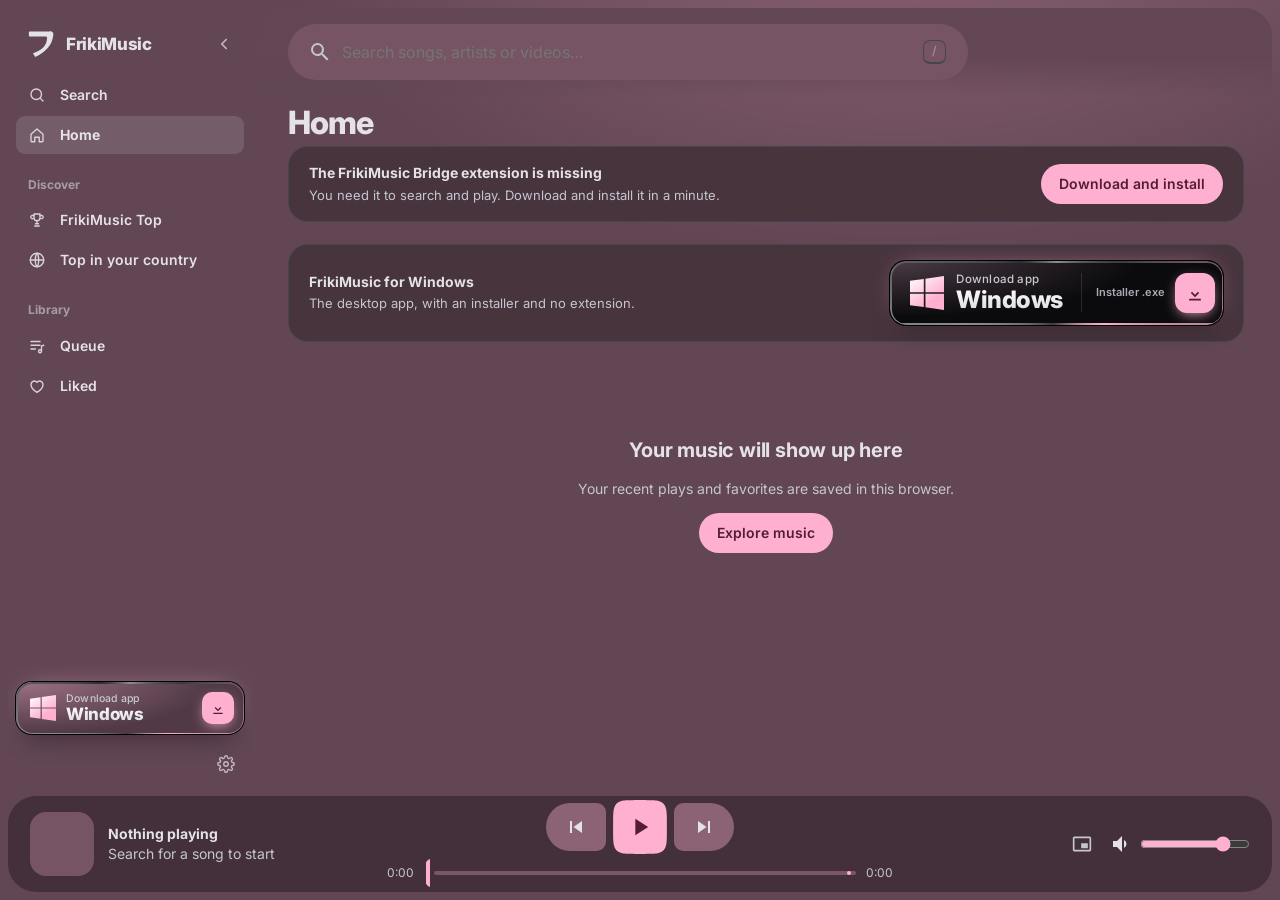
==== commit 4abeb238: "Sistema de descargas de calidades disponibles en video o audio" ====
--- a/reproductor/index.html
+++ b/reproductor/index.html
@@ -5,7 +5,7 @@
 <link rel="icon" href="icon.png">
 <link rel="stylesheet" href="https://fonts.googleapis.com/css2?family=Inter:wght@400;500;600;700;800&family=Poppins:wght@400;500;600;700;800&family=Space+Grotesk:wght@400;500;600;700&family=Lora:wght@400;500;600;700&family=JetBrains+Mono:wght@400;500;700&display=swap">
 <link rel="stylesheet" href="css/tokens.css"><link rel="stylesheet" href="css/base.css">
-<link rel="stylesheet" href="css/layout.css"><link rel="stylesheet" href="css/components.css"><link rel="stylesheet" href="css/search.css"><link rel="stylesheet" href="css/custom.css"><link rel="stylesheet" href="css/mini.css"><link rel="stylesheet" href="css/designs.css">
+<link rel="stylesheet" href="css/layout.css"><link rel="stylesheet" href="css/components.css"><link rel="stylesheet" href="css/search.css"><link rel="stylesheet" href="css/custom.css"><link rel="stylesheet" href="css/mini.css"><link rel="stylesheet" href="css/designs.css"><link rel="stylesheet" href="css/download.css">
 </head><body>
 <div class="shell">
   <nav class="rail" id="rail" aria-label="Principal"></nav>
--- a/reproductor/css/tokens.css
+++ b/reproductor/css/tokens.css
@@ -1,4 +1,4 @@
-/* Neutros y acentos tomados de la app de escritorio (Color.kt) */
+
 :root{--rk:1;--ck:1;--fs:1;--ly-k:1;--amb-mix:26%;--font:Inter,system-ui,sans-serif;--r-panel:calc(28px*var(--rk));--gutter:8px;--rail-w:80px;--rail-w-open:244px;--bar-h:96px;--ease:cubic-bezier(.2,0,0,1);--ease-in:cubic-bezier(.05,.7,.1,1)}
 [data-theme=dark]{--bg:#111215;--s0:#0d0e10;--s1:#1b1c1f;--s2:#1f2023;--s3:#2a2b2e;--s4:#353639;--tx:#e4e2e6;--tx2:#c5c6d0;--ol:#8f909a;--olv:#44464f;color-scheme:dark}
 [data-theme=light]{--bg:#dbd9dd;--s0:#fff;--s1:#f4f3f7;--s2:#efedf1;--s3:#e9e7ec;--s4:#e3e2e6;--tx:#1b1b1f;--tx2:#44464f;--ol:#74777f;--olv:#c4c6d0;color-scheme:light}
--- a/reproductor/css/components.css
+++ b/reproductor/css/components.css
@@ -43,7 +43,7 @@
 .pal button.on{border-color:var(--tx)}
 .skel{height:72px;border-radius:calc(18px*var(--rk));background:linear-gradient(90deg,var(--s2),var(--s3),var(--s2));background-size:200%;animation:sh 1.2s infinite}
 @keyframes sh{to{background-position:-200% 0}}
-/* barra de reproducción */
+
 .bar .meta{display:flex;gap:14px;align-items:center;min-width:0;cursor:pointer}
 .bar .meta img,.bar .meta .ph{width:64px;height:64px;border-radius:calc(16px*var(--rk));object-fit:cover;background:var(--s3);flex:none}
 .bar .meta b{display:block;font-weight:700;white-space:nowrap;overflow:hidden;text-overflow:ellipsis}
@@ -52,11 +52,12 @@
 .play{width:56px;height:56px;border-radius:calc(20px*var(--rk));background:var(--p);color:var(--on-p);display:grid;place-items:center;transition:border-radius .25s var(--ease),transform .15s}
 .play:hover{border-radius:50%}.play:active{transform:scale(.94)}
 .wavy-wrap{display:flex;align-items:center;gap:10px;width:100%;font-size:calc(12px*var(--fs));color:var(--tx2)}
-.wavy-wrap canvas{flex:1;height:28px;min-width:0;cursor:pointer;touch-action:none}
+.wavy-wrap canvas{flex:1;height:40px;min-width:0;cursor:pointer;touch-action:none;outline:none;border-radius:12px}
+.wavy-wrap canvas:focus-visible{outline:2px solid var(--p);outline-offset:2px}
+.bar .wavy-wrap canvas{height:32px}
 .vol{display:flex;justify-content:flex-end;align-items:center;gap:6px}
 .vol input{width:110px;accent-color:var(--p)}
-/* reproductor grande */
-/* fondo en malla con los colores de la portada: no depende de la resolución de la imagen */
+
 @property --m1{syntax:"<color>";inherits:true;initial-value:#2a2b2e}@property --m2{syntax:"<color>";inherits:true;initial-value:#2a2b2e}
 @property --m3{syntax:"<color>";inherits:true;initial-value:#2a2b2e}@property --m4{syntax:"<color>";inherits:true;initial-value:#2a2b2e}
 :root{transition:--m1 1s,--m2 1s,--m3 1s,--m4 1s}
@@ -65,7 +66,7 @@
 .toast{position:fixed;left:50%;bottom:120px;transform:translate(-50%,12px);max-width:min(560px,90vw);background:var(--tx);color:var(--bg);padding:12px 20px;border-radius:calc(16px*var(--rk));opacity:0;pointer-events:none;transition:.25s var(--ease);z-index:30}
 .toast.show{opacity:1;transform:translate(-50%,0)}
 @media(max-width:900px){.hero{grid-template-columns:1fr}.hero img{width:140px;height:140px}}
-/* inicio: tarjetas compactas y mixes */
+
 .tiles{display:grid;grid-template-columns:repeat(auto-fill,minmax(280px,1fr));gap:10px}
 .tile{display:grid;grid-template-columns:56px minmax(0,1fr);gap:14px;align-items:center;padding:6px 16px 6px 6px;border-radius:calc(20px*var(--rk));background:var(--s2);cursor:pointer;transition:background .2s,transform .2s var(--ease)}
 .tile:hover{background:var(--s3);transform:translateY(-1px)}
@@ -84,24 +85,29 @@
 .mix .cap span{font-size:calc(12px*var(--fs));opacity:.8}
 .mix .pl{position:absolute;right:12px;top:12px;z-index:2;width:44px;height:44px;border-radius:50%;background:var(--p);color:var(--on-p);display:grid;place-items:center;opacity:0;transform:translateY(-6px);transition:.25s var(--ease)}
 .mix:hover .pl,.mix:focus-visible .pl{opacity:1;transform:none}
-/* inicio estilo lista compacta */
+
 h1.ht{margin:6px 0 2px}
 .chev{font-style:normal;margin-left:8px;color:var(--ol);font-weight:400}
-.cols{display:grid;grid-template-rows:repeat(4,56px);grid-auto-flow:column;column-gap:20px;overflow-x:auto}
+.cols{display:grid;grid-template-rows:repeat(4,72px);grid-auto-flow:column;column-gap:20px;overflow-x:auto;scrollbar-width:none}.cols::-webkit-scrollbar{display:none}
 .cols.r3{grid-auto-columns:calc((100% - 40px)/3)}
 .cols.r4{grid-auto-columns:calc((100% - 60px)/4.25);padding-bottom:4px}
-.mini{display:grid;grid-template-columns:40px minmax(0,1fr);gap:14px;align-items:center;padding:0 10px;border-radius:calc(10px*var(--rk));cursor:pointer;transition:background .15s}
+.mini{display:grid;grid-template-columns:56px minmax(0,1fr);gap:16px;align-items:center;padding:0 10px;border-radius:calc(10px*var(--rk));cursor:pointer;transition:background .15s}
 .mini:hover{background:color-mix(in srgb,var(--tx) 7%,transparent)}
 .mini.now{background:var(--c);color:var(--on-c)}.mini.now span{opacity:.8}
-.mini img{width:40px;height:40px;border-radius:6px;object-fit:cover;background:var(--s3)}
-.mini>div{min-width:0}.mini b{display:block;font-size:calc(13px*var(--fs));font-weight:500;white-space:nowrap;overflow:hidden;text-overflow:ellipsis}
-.mini span{display:block;font-size:calc(12px*var(--fs));color:var(--tx2);white-space:nowrap;overflow:hidden;text-overflow:ellipsis}
+.mini img{width:56px;height:56px;border-radius:8px;object-fit:cover;background:var(--s3)}
+.mini>div{min-width:0}.mini b{display:block;font-size:calc(14.5px*var(--fs));font-weight:500;white-space:nowrap;overflow:hidden;text-overflow:ellipsis}
+.mini span{display:block;font-size:calc(13px*var(--fs));color:var(--tx2);white-space:nowrap;overflow:hidden;text-overflow:ellipsis}
 .shelf.xl{grid-auto-columns:calc(244px*var(--ck));gap:20px}
 .shelf.xl .card .art{border-radius:calc(12px*var(--rk))}.shelf.xl .card b{font-size:calc(13px*var(--fs));font-weight:500;margin-top:8px}
 .hs{scrollbar-width:none}.hs::-webkit-scrollbar{display:none}
+.hsw{position:relative}
+.hsn{position:absolute;top:50%;transform:translateY(-50%);z-index:5;width:42px;height:42px;border-radius:50%;border:0;display:grid;place-items:center;padding:0 0 3px;cursor:pointer;font:400 28px/1 inherit;background:var(--s3);color:var(--tx);box-shadow:0 2px 12px rgba(0,0,0,.45);opacity:0;transition:opacity .15s,transform .15s}
+.hsw:hover .hsn{opacity:1}.hsn:hover{transform:translateY(-50%) scale(1.08)}.hsn[hidden]{display:none}
+.hsn.prev{left:-8px}.hsn.next{right:-8px}
+.hs{cursor:grab}.hs.drag{cursor:grabbing;user-select:none}.hs.drag *{pointer-events:none}
+@media(hover:none){.hsn{display:none}}
 @media(max-width:900px){.cols.r3{grid-auto-columns:86%}.cols.r4{grid-auto-columns:86%}}
 
-/* reproductor grande: portada + letras/cola, o videoclip a ventana completa (como BitChord) */
 .full{--art:min(32vw,calc(100dvh - 330px),560px);--ly-on:var(--tx);--ly-off:color-mix(in srgb,var(--tx) 38%,transparent)}
 .full[data-mode=theater]{--tx:#fff;--tx2:#ffffffb8;--ly-on:#fff;color:#fff}
 .full .fc,.full .ftr,.full .fbr,.full .fgrid{transition:opacity .3s}
@@ -128,7 +134,6 @@
 .finfo .muted{display:block;white-space:nowrap;overflow:hidden;text-overflow:ellipsis}
 .fplayer .ctl{margin-top:8px}.fplayer .wavy-wrap{max-width:none}
 
-/* Perfil de artista */
 .artist-link{display:inline;padding:0;border:0;background:none;color:inherit;text-align:left;font:inherit;cursor:pointer}
 .artist-link:hover{color:var(--p);text-decoration:underline;text-underline-offset:3px}
 .back-link{margin:0 0 18px}
@@ -172,7 +177,7 @@
 .full[data-mode=theater] .fart,.full[data-mode=theater] .fcol{display:none}
 .full[data-mode=theater] .fgrid{position:absolute;inset:auto 0 0 0;height:auto;display:flex;justify-content:center;align-items:flex-end;padding:140px 24px 64px;background:linear-gradient(to top,#000000b8,#00000059 55%,transparent)}
 .full[data-mode=theater] .fplayer{width:min(720px,100%)}
-/* menú de calidad del vídeo */
+
 .vq{height:28px;min-width:44px;padding:0 10px;border-radius:8px;font:700 calc(11px*var(--fs))/1 var(--font);letter-spacing:.04em;color:var(--tx2);background:color-mix(in srgb,var(--tx) 14%,transparent);backdrop-filter:blur(18px) saturate(1.8);transition:background .15s}
 .vq:hover{background:color-mix(in srgb,var(--tx) 24%,transparent)}.vq[hidden],.vqm[hidden]{display:none}
 .vqm{position:absolute;top:calc(100% + 8px);right:0;min-width:170px;background:var(--s3);color:var(--tx);border-radius:calc(14px*var(--rk));padding:6px;box-shadow:0 16px 44px #000a}
@@ -180,7 +185,7 @@
 .vqm button:hover{background:color-mix(in srgb,var(--tx) 10%,transparent)}.vqm button[aria-checked=true]{color:var(--p);font-weight:700}
 .vqh{display:block;padding:6px 12px 2px;font:700 calc(10px*var(--fs))/1 var(--font);letter-spacing:.08em;text-transform:uppercase;opacity:.6}
 .vqm i{font-style:normal;opacity:.7}.vqm hr{border:0;height:1px;background:var(--olv);margin:4px 8px;opacity:.6}
-/* letras */
+
 .lv{display:flex;flex-direction:column;height:100%;min-height:0}
 .lv-scroll{position:relative;flex:1;min-height:0;overflow-y:auto;padding:0 8px 0 0;scrollbar-width:none;mask-image:linear-gradient(transparent,#000 9%,#000 86%,transparent)}
 .lv-scroll::-webkit-scrollbar{display:none}
@@ -197,16 +202,24 @@
 .ly.on{opacity:1;filter:none;transform:scale(1.02)}.ly.past{opacity:.42}
 .ly.plain{opacity:.92;filter:none;cursor:default}.ly.plain:hover{background:none;opacity:.92}
 .w{display:inline-block;white-space:nowrap}
-.sy{--k:0;color:transparent;background:linear-gradient(90deg,var(--ly-on) calc(var(--k)*1%),var(--ly-off) calc(var(--k)*1%));-webkit-background-clip:text;background-clip:text}
-/* Letra por líneas: sin barrido, la línea cambia de color entera (fundido corto) */
+.sy{--k:0;color:transparent;background:linear-gradient(90deg,var(--ly-on) calc(var(--k)*1.3% - 30%),var(--ly-off) calc(var(--k)*1.3%));-webkit-background-clip:text;background-clip:text}
+
 .sy.ln{background:none;-webkit-background-clip:border-box;background-clip:border-box;color:var(--ly-off);transition:color .35s}
 .ly.on .sy.ln,.ly.past .sy.ln,.ly.plain .sy.ln{color:var(--ly-on)}
-.ly.past .sy,.ly.plain .sy{--k:100!important}.ly:not(.on):not(.past):not(.plain) .sy{--k:0!important}
+.ly.past:not(.fin) .sy,.ly.plain .sy{--k:100!important}.ly:not(.on):not(.past):not(.plain) .sy{--k:0!important}
 .bgv{font-size:.62em;font-weight:600;margin-top:2px;opacity:.8}
-.ly.gap{display:flex;gap:7px;padding:16px 12px;cursor:default}.ly.gap:hover{background:none}
-.gap i{width:10px;height:10px;border-radius:50%;background:var(--tx)}
-.gap.on i{animation:dot 1.4s ease-in-out infinite}.gap.on i:nth-child(2){animation-delay:.2s}.gap.on i:nth-child(3){animation-delay:.4s}
-@keyframes dot{50%{transform:translateY(-5px);opacity:1}}
+.ly.gap{display:flex;align-items:center;gap:9px;padding:18px 12px;cursor:default;opacity:.5;filter:none}.ly.gap:hover{background:none;opacity:.5}
+.ly.gap.on{opacity:1}
+.gap i{--f:0;--s:1;--y:0;--o:1;--bl:0;--r:1;--ro:0;position:relative;width:14px;height:14px;border-radius:50%;background:linear-gradient(to top,var(--tx) calc(var(--f)*100%),color-mix(in srgb,var(--tx) 20%,transparent) calc(var(--f)*100%));box-shadow:inset 0 0 0 1.5px color-mix(in srgb,var(--tx) 35%,transparent);transition:transform .35s cubic-bezier(.34,1.56,.64,1),opacity .4s}
+.gap i::after{content:"";position:absolute;inset:0;border-radius:50%;border:2px solid var(--tx);opacity:0;pointer-events:none}
+.gap:not(.on):not(.past) i{--f:0!important}
+.gap.on i:not(.done){transform:scale(calc(1 + var(--f)*.18))}
+.gap i.done{animation:dotpop .5s cubic-bezier(.34,1.56,.64,1)}
+.gap.on i.done{filter:drop-shadow(0 0 5px color-mix(in srgb,var(--tx) 60%,transparent))}
+.gap.out i,.gap.out i.done{animation:none;transition:none;transform:translateY(calc(var(--y)*1px)) scale(var(--s));opacity:var(--o);filter:blur(calc(var(--bl)*1px))}
+.gap.out i::after{transform:scale(var(--r));opacity:var(--ro)}
+.gap.past i{--f:1!important;opacity:0!important;transform:scale(0)!important}
+@keyframes dotpop{0%{transform:scale(1)}40%{transform:scale(1.45)}100%{transform:scale(1)}}
 @media(max-width:900px){
   .fgrid,.full[data-col=lyrics] .fgrid,.full[data-col=queue] .fgrid{grid-template-columns:minmax(0,1fr);padding:60px 18px 70px;--art:min(84vw,calc(100dvh - 330px),420px)}
   .full[data-col=lyrics] .fgrid,.full[data-col=queue] .fgrid{grid-template-rows:minmax(0,1fr) auto;row-gap:14px;align-items:stretch}
@@ -215,7 +228,6 @@
   .full[data-mode=theater] .fgrid{padding:120px 16px 56px}
 }
 
-/* insignia "Vídeo" y tarjetas 16:9 */
 .vbadge{font-style:normal;font-size:calc(10px*var(--fs));font-weight:800;letter-spacing:.05em;text-transform:uppercase;padding:2px 6px;margin-right:8px;border-radius:5px;background:var(--p);color:var(--on-p);vertical-align:1px}
 .card .vbadge{position:absolute;left:8px;top:8px;margin:0;z-index:1;box-shadow:0 2px 8px #0006}
 .card.vcard .art{aspect-ratio:16/9}
@@ -224,8 +236,6 @@
 .lv-msg pre{white-space:pre-wrap;word-break:break-all;font:11px/1.5 ui-monospace,Consolas,monospace;background:color-mix(in srgb,var(--tx) 8%,transparent);padding:10px;border-radius:calc(10px*var(--rk));user-select:text}
 .lv-msg .chip{justify-self:start}
 
-/* Botón de descarga (mismo estilo que los botones de descarga de la web) */
-/* Insignia "Descargar app · Windows": placa oscura con canto metálico, logo con degradado del acento y reflejo al pasar */
 @property --wb-a{syntax:"<angle>";inherits:false;initial-value:0deg}
 .win-badge{--wb-h:56px;position:relative;isolation:isolate;display:inline-flex;align-items:center;gap:12px;height:var(--wb-h);padding:0 8px 0 16px;border-radius:16px;color:#f4f4f6;text-decoration:none;white-space:nowrap;cursor:pointer;overflow:hidden;
   background:radial-gradient(120% 140% at 0% 0%,color-mix(in srgb,var(--p) 22%,#1a1b1f) 0,#0b0b0d 62%),#0b0b0d;
@@ -349,6 +359,71 @@
 .ta-av img{width:100%;height:100%;object-fit:cover;display:block}
 
 .top-chips{display:flex;gap:8px;flex-wrap:wrap;align-items:center;margin:0 0 14px}
-.mini.rank{grid-template-columns:28px 40px minmax(0,1fr)}
-.mini .rk{font-style:normal;font-weight:800;text-align:center;color:var(--tx2);font-size:calc(14px*var(--fs))}
+.mini.rank{grid-template-columns:32px 56px minmax(0,1fr)}
+.mini .rk{font-style:normal;font-weight:800;text-align:center;color:var(--tx2);font-size:calc(15px*var(--fs))}
 .mini.rank:nth-child(-n+3) .rk{color:var(--p)}
+
+/* Extensión (tarjeta superior de Ajustes) */
+.scard.extcard{--ex:#7BDC95;padding:0}
+[data-theme=light] .extcard{--ex:#1E7B3C}
+.extcard.upd{--ex:#F1C24F}[data-theme=light] .extcard.upd{--ex:#8A6100}
+.extcard.no{--ex:#FFB4AB}[data-theme=light] .extcard.no{--ex:#BA1A1A}
+.extcard.chk{--ex:var(--ol)}
+.extcard.no,.extcard.upd{box-shadow:inset 0 0 0 1px color-mix(in srgb,var(--ex) 32%,transparent)}
+.extrow{display:flex;align-items:center;gap:16px;width:100%;min-height:76px;padding:16px 20px;text-align:left;color:inherit;font:inherit;cursor:pointer;transition:background .2s}
+.extrow:hover{background:color-mix(in srgb,var(--tx) 5%,transparent)}
+.exticon{position:relative;flex:none;width:46px;height:46px;border-radius:calc(15px*var(--rk));display:grid;place-items:center;background:color-mix(in srgb,var(--ex) 16%,var(--s3));color:var(--ex)}
+.exticon svg{width:24px;height:24px}
+.exticon .extdot{position:absolute;right:-3px;bottom:-3px;width:13px;height:13px;border-radius:50%;background:var(--ex);border:3px solid var(--s2)}
+.extcard.chk .exticon .extdot{animation:extpulse 1.2s ease-in-out infinite}
+@keyframes extpulse{50%{opacity:.35}}
+.extmeta{flex:1;min-width:0}.extmeta b{display:block;font-weight:700}
+.extmeta .d{display:block;margin-top:2px;font-size:calc(13px*var(--fs));color:var(--tx2)}
+.extst{display:inline-flex;align-items:center;gap:8px;flex:none;padding:6px 12px;border-radius:999px;font-weight:600;font-size:calc(13px*var(--fs));white-space:nowrap;color:var(--ex);background:color-mix(in srgb,var(--ex) 14%,transparent)}
+.extst .extdot{width:8px;height:8px;border-radius:50%;background:currentColor}
+.extver{flex:none;padding:5px 10px;border-radius:calc(10px*var(--rk));background:var(--s3);color:var(--tx2);font-weight:600;font-size:calc(12px*var(--fs));font-variant-numeric:tabular-nums}
+.extchev{flex:none;display:grid;place-items:center;width:28px;height:28px;color:var(--ol);transition:transform .25s var(--ease)}
+.extchev svg{width:20px;height:20px}
+.extcard.open .extchev{transform:rotate(180deg)}
+.extbody{display:grid;grid-template-rows:0fr;transition:grid-template-rows .3s var(--ease)}
+.extcard.open .extbody{grid-template-rows:1fr}
+.extin{min-height:0;overflow:hidden;padding:0 20px;border-top:1px solid transparent;transition:padding .3s var(--ease),border-color .3s}
+.extcard.open .extin{padding:18px 20px 20px;border-top-color:color-mix(in srgb,var(--olv) 55%,transparent)}
+.extkv{display:grid;grid-template-columns:repeat(auto-fit,minmax(150px,1fr));gap:10px;margin:0 0 14px}
+.extkv>div{padding:10px 14px;border-radius:calc(14px*var(--rk));background:var(--s3)}
+.extkv dt{font-size:calc(12px*var(--fs));color:var(--tx2)}.extkv dd{margin:2px 0 0;font-weight:700;font-variant-numeric:tabular-nums}
+.exthint{margin:0 0 14px;color:var(--tx2);font-size:calc(14px*var(--fs));line-height:1.45}
+.exthint code,.extsteps code{padding:1px 6px;border-radius:6px;background:var(--s3);color:var(--tx);font-size:.92em}
+.extacts{display:flex;flex-wrap:wrap;gap:10px}
+.extacts .chip svg{width:18px;height:18px}
+.exthow{margin:22px 0 12px;font-size:calc(15px*var(--fs));font-weight:700}
+.extsteps{list-style:none;margin:0;padding:0;counter-reset:ext;color:var(--tx2);font-size:calc(14px*var(--fs));line-height:1.5}
+.extsteps li{counter-increment:ext;position:relative;padding:2px 0 18px 42px}
+.extsteps li:last-child{padding-bottom:0}
+.extsteps li::before{content:counter(ext);position:absolute;left:0;top:0;width:28px;height:28px;border-radius:50%;display:grid;place-items:center;background:var(--c);color:var(--on-c);font-weight:700;font-size:13px}
+.extsteps li:not(:last-child)::after{content:"";position:absolute;left:13px;top:32px;bottom:4px;width:2px;border-radius:1px;background:color-mix(in srgb,var(--olv) 70%,transparent)}
+.extsteps b{color:var(--tx)}
+.extcopy{display:inline-grid;place-items:center;vertical-align:middle;width:26px;height:26px;margin:0 2px;border-radius:8px;color:var(--ol);cursor:pointer;transition:background .2s,color .2s}
+.extcopy:hover{background:var(--s4);color:var(--tx)}.extcopy svg{width:16px;height:16px}
+@media(max-width:700px){.extrow{flex-wrap:wrap;gap:12px 14px;padding:14px 16px}.extmeta{flex:1 1 calc(100% - 120px)}.extver{display:none}.extchev{margin-left:auto}.extin,.extcard.open .extin{padding-left:16px;padding-right:16px}}
+.scard>.sbtns{padding:4px 16px 12px}
+.toplist{display:grid;grid-template-columns:repeat(auto-fill,minmax(380px,1fr));grid-auto-rows:72px;gap:4px 20px}
+[data-density=compact] .toplist{grid-auto-rows:60px}[data-density=airy] .toplist{grid-auto-rows:80px}
+.rail .item span{overflow:hidden;text-overflow:ellipsis}
+@media(max-width:900px){.toplist{grid-template-columns:1fr}}
+
+/* Artista: hero difuminado con retrato */
+.artist-hero{display:flex;align-items:flex-end;gap:clamp(20px,3.4vw,52px);height:auto;min-height:clamp(400px,46vw,560px);margin-top:-6px;padding:clamp(26px,4.5vw,64px)}
+.artist-photo img{filter:blur(56px) saturate(1.25) brightness(.62);transform:scale(1.35)}
+.artist-shade{background:linear-gradient(0deg,#07090dd9 0%,#07090d59 48%,#07090d1f 100%)}
+.artist-portrait{position:relative;z-index:2;flex:none;width:clamp(170px,22vw,300px);aspect-ratio:1;border-radius:calc(24px*var(--rk));overflow:hidden;background:var(--s2);box-shadow:0 22px 60px #000a,0 0 0 1px #ffffff1f}
+.artist-portrait img{width:100%;height:100%;object-fit:cover;object-position:center 22%}
+.artist-intro{position:relative;left:auto;right:auto;bottom:auto;flex:1}
+@media(max-width:760px){.artist-hero{flex-direction:column;align-items:flex-start;justify-content:flex-end;min-height:480px;gap:22px}.artist-portrait{width:min(58vw,220px)}}
+@media(max-width:420px){.artist-hero{min-height:440px;padding:22px}}
+
+.ly .tr{font-size:.5em;font-weight:500;line-height:1.3;margin-top:4px;opacity:.7;letter-spacing:0}
+.ly .tr:empty{display:none}
+[data-lytr=off] .ly .tr{display:none}
+[data-lybeat=on] .ly.on{scale:calc(1 + var(--beat,0)*.028)}
+[data-motion=off] .ly.on{scale:none}
--- a/reproductor/css/search.css
+++ b/reproductor/css/search.css
@@ -1,6 +1,5 @@
-/* Buscador: barra, sugerencias, filtros y resultados (js/search.js + search() en js/views.js) */
 
-/* Barra */
+
 .searchbar{position:relative}
 .searchbar>svg{color:var(--tx2)}
 .searchbar input{min-width:0}
@@ -14,7 +13,6 @@
 @media(hover:none){.searchbar .kbd,.tip{display:none}}
 [data-density=compact] .searchbar .sx{width:34px;height:34px}
 
-/* Sugerencias */
 .sug{position:absolute;left:0;right:0;top:calc(100% + 8px);padding:8px;max-height:min(420px,60vh);overflow:auto;background:var(--s2);border-radius:calc(24px*var(--rk));box-shadow:0 0 0 1px color-mix(in srgb,var(--olv) 70%,transparent),0 22px 48px -14px #000a;z-index:6;animation:sugin .14s var(--ease-in)}
 .sug[hidden]{display:none}
 @keyframes sugin{from{opacity:0;transform:translateY(-6px)}}
@@ -31,7 +29,6 @@
 .si button svg{width:18px;height:18px}
 .si button:hover{background:color-mix(in srgb,var(--tx) 12%,transparent);color:var(--tx)}
 
-/* Pantalla de inicio de Buscar */
 .chips{display:flex;flex-wrap:wrap;gap:10px}
 .chip.on{background:var(--c);color:var(--on-c)}
 .chip[disabled]{opacity:.4;cursor:default}.chip[disabled]:hover{background:var(--s3)}
@@ -44,7 +41,6 @@
 .tip{margin-top:36px;font-size:calc(13px*var(--fs))}
 kbd{padding:1px 7px;border:1px solid var(--olv);border-bottom-width:2px;border-radius:6px;font:600 .9em var(--font);color:var(--tx)}
 
-/* Resultados */
 .sbar{display:flex;flex-wrap:wrap;align-items:center;gap:8px;margin:16px 0 20px}.sbar .grow{flex:1}
 mark{background:none;color:var(--p)}
 .now mark,.best mark{color:inherit;text-decoration:underline;text-decoration-thickness:2px;text-underline-offset:3px}
@@ -68,13 +64,22 @@
   .sbar .chip{flex:none;height:36px;padding:0 14px}.sbar .grow,.sbar .chip.fill{display:none}
 }
 
-/* Móvil: la lista de resultados pierde la columna de álbum/duración para que el título respire */
 @media(max-width:700px){.rlist .row{grid-template-columns:52px minmax(0,1fr) auto;gap:12px}.rlist .row img{width:52px;height:52px}.rlist .row>span{display:none}}
 
-/* Carga: esqueletos con la forma de una fila de resultado */
 .skrows{display:grid;gap:10px;margin-top:18px}
 .skrow{display:grid;grid-template-columns:56px 1fr;gap:14px;align-items:center;padding:8px 12px}
 .skrow i{display:block;background:linear-gradient(90deg,var(--s2),var(--s3),var(--s2));background-size:200%;animation:sh 1.2s infinite}
 .skrow>i{height:56px;border-radius:calc(12px*var(--rk))}
 .skrow>div{display:grid;gap:9px}.skrow>div i{height:12px;border-radius:6px}
 .skrow>div i:first-child{width:min(280px,55%)}.skrow>div i:last-child{width:min(160px,35%)}
+.acard{position:relative;display:grid;grid-template-columns:auto minmax(0,1fr) auto;gap:20px;align-items:center;margin-bottom:14px;padding:16px 20px 16px 16px;border-radius:calc(28px*var(--rk));background:var(--s2);cursor:pointer;transition:background .2s,transform .2s var(--ease)}
+.acard:hover{background:var(--s3)}.acard:active{transform:scale(.995)}
+.acard:focus-visible{outline:2px solid var(--p);outline-offset:2px}
+.acard .aph{width:96px;height:96px;border-radius:50%;overflow:hidden;background:var(--s3);box-shadow:0 10px 26px #0006}
+.acard .aph img{width:100%;height:100%;object-fit:cover;display:block}
+.acard>div{min-width:0}
+.acard .lbl{display:block;margin-bottom:4px;font-size:calc(12px*var(--fs));font-weight:700;letter-spacing:.06em;text-transform:uppercase;opacity:.75}
+.acard b{display:block;font-size:calc(24px*var(--fs));font-weight:800;letter-spacing:-.02em;line-height:1.15;overflow:hidden;text-overflow:ellipsis;white-space:nowrap}
+.acard .sub{display:block;margin-top:4px;opacity:.75;white-space:nowrap;overflow:hidden;text-overflow:ellipsis}
+.acard .go{font-size:32px;line-height:1;opacity:.6}
+@media(max-width:600px){.acard{gap:14px}.acard .aph{width:72px;height:72px}.acard b{font-size:calc(20px*var(--fs))}}
--- a/reproductor/css/custom.css
+++ b/reproductor/css/custom.css
@@ -1,29 +1,29 @@
-/* Personalización: se activa con atributos data-* en <html> (los pone applyTheme() en store.js) */
+
 [data-motion=off] *,[data-motion=off] *::before,[data-motion=off] *::after{animation:none!important;transition:none!important}
-/* Densidad */
+
 [data-density=compact]{--bar-h:82px}
 [data-density=compact] .row{padding:4px 10px;grid-template-columns:44px minmax(0,1fr) auto auto;gap:12px}
 [data-density=compact] .row img{width:44px;height:44px}
 [data-density=compact] .sec{margin:18px 0 10px}
 [data-density=compact] .top{padding:10px 28px}[data-density=compact] .searchbar{height:46px}
-[data-density=compact] .rail .item{height:46px}[data-density=compact] .cols{grid-template-rows:repeat(4,46px)}
+[data-density=compact] .rail .item{height:46px}[data-density=compact] .cols{grid-template-rows:repeat(4,60px)}
 [data-density=compact] .bar .meta img,[data-density=compact] .bar .meta .ph{width:52px;height:52px}
 [data-density=airy]{--bar-h:108px}
 [data-density=airy] .row{padding:12px 14px;gap:18px}
 [data-density=airy] .sec{margin:40px 0 18px}
-[data-density=airy] .rail .item{height:60px}[data-density=airy] .cols{grid-template-rows:repeat(4,64px)}
-/* Botón de reproducir */
+[data-density=airy] .rail .item{height:60px}[data-density=airy] .cols{grid-template-rows:repeat(4,80px)}
+
 [data-playshape=circle] .play{border-radius:50%}
-/* Fondo del reproductor grande */
+
 [data-fbg=blur] .full::before{inset:-10%;background:var(--cov) center/cover;filter:blur(56px) saturate(1.5);opacity:.6}
 [data-fbg=solid] .full::before{display:none}
 [data-fanim=off] .full::before{animation:none}
-/* Letras */
+
 [data-lyalign=center] .ly{text-align:center;transform-origin:center}
 [data-lyalign=center] .ly.gap{justify-content:center}
 [data-lyblur=off] .ly{filter:none}
 [data-sweep=off] .ly:not(.gap):not(.x) .sy{--k:100!important}
-/* Página de ajustes */
+
 .ssec{margin-top:30px}.ssec>h2{margin-bottom:12px}
 .scard{background:var(--s2);border-radius:calc(24px*var(--rk));padding:4px 0;overflow:hidden}
 .srow{display:flex;align-items:center;justify-content:space-between;gap:24px;padding:14px 20px;min-height:64px}
@@ -48,6 +48,17 @@
 .pal .dyn{background:conic-gradient(var(--m1),var(--m2),var(--m3),var(--m4),var(--m1))}
 .sbtns{display:flex;flex-wrap:wrap;gap:10px;padding:16px 20px}.chip.danger{color:#ff8a80}
 @media(max-width:700px){.srow{flex-wrap:wrap;gap:12px}.rng input{width:140px}}
-/* Móvil: respeta el notch y la barra de inicio */
+
 .shell{padding:max(var(--gutter),env(safe-area-inset-top)) max(var(--gutter),env(safe-area-inset-right)) max(var(--gutter),env(safe-area-inset-bottom)) max(var(--gutter),env(safe-area-inset-left))}
 .full{inset:max(var(--gutter),env(safe-area-inset-top)) max(var(--gutter),env(safe-area-inset-right)) max(var(--gutter),env(safe-area-inset-bottom)) max(var(--gutter),env(safe-area-inset-left))}
+
+[data-playshape=morph] .play{border-radius:0!important;transition:scale .3s cubic-bezier(.34,1.56,.64,1),background .2s}
+[data-playshape=morph] .play:hover{scale:1.07}
+[data-playshape=morph] .play:active{scale:.9;transform:none}
+
+.btns{gap:6px}
+.btns .ibtn[data-act=prev],.btns .ibtn[data-act=next]{width:60px;height:48px;color:var(--tx);background:color-mix(in srgb,var(--p) 16%,var(--s3));transition:border-radius .32s cubic-bezier(.34,1.56,.64,1),background .2s,scale .25s cubic-bezier(.34,1.56,.64,1)}
+.btns .ibtn[data-act=prev]{border-radius:26px 10px 10px 26px}
+.btns .ibtn[data-act=next]{border-radius:10px 26px 26px 10px}
+.btns .ibtn[data-act=prev]:hover,.btns .ibtn[data-act=next]:hover{border-radius:16px;background:color-mix(in srgb,var(--p) 26%,var(--s3))}
+.btns .ibtn[data-act=prev]:active,.btns .ibtn[data-act=next]:active{border-radius:9px;scale:.92}
--- a/reproductor/css/mini.css
+++ b/reproductor/css/mini.css
@@ -1,4 +1,4 @@
-/* Mini reproductor flotante: esta hoja también se copia a la ventana flotante */
+
 @keyframes mspin{to{rotate:360deg}}
 @keyframes gdrift{from{transform:translate(-3%,-2%) scale(1.05) rotate(0)}to{transform:translate(3%,2%) scale(1.15) rotate(6deg)}}
 .mp{--pad:12px;height:100vh;position:relative;isolation:isolate;overflow:hidden;padding:var(--pad);display:grid;background:var(--s0);color:var(--tx)}
@@ -19,7 +19,6 @@
 .mp .ibtn,.mp .play{transition:background .2s,scale .25s cubic-bezier(.34,1.56,.64,1),border-radius .25s}
 .mp .ibtn:active,.mp .play:active{scale:.88}
 
-/* Liquid Glass (iOS 26): cristal transparente que refracta el fondo; la forma la dibuja glassfx.js */
 .mp[data-design=glass],.mp[data-design=capsule]{--pad:18px;--ipad:16px;--tx:#fff;--tx2:rgba(255,255,255,.8);--p:#fff;--on-p:#111;--olv:rgba(255,255,255,.32);color:#fff;background:#0b0b0d}
 .mp[data-design=glass] .mbg::before,.mp[data-design=capsule] .mbg::before{inset:-30%;background:var(--cov) center/cover,#222;filter:blur(26px) saturate(1.8) brightness(.78);opacity:1;animation:gdrift 22s ease-in-out infinite alternate}
 .mp[data-design=glass] .mbg::after,.mp[data-design=capsule] .mbg::after{content:"";position:absolute;inset:0;background:repeating-linear-gradient(0deg,rgba(255,255,255,.16) 0 1px,transparent 1px 44px),repeating-linear-gradient(90deg,rgba(255,255,255,.16) 0 1px,transparent 1px 44px)}
@@ -45,9 +44,8 @@
 .mp[data-design=capsule] .mt{grid-area:mt}.mp[data-design=capsule] .btns{grid-area:btns}.mp[data-design=capsule] .wavy-wrap{grid-area:wv}
 .mp[data-design=capsule] .mly,.mp[data-design=capsule] [data-like]{display:none}
 .mp[data-design=capsule] .ibtn{width:34px;height:34px}.mp[data-design=capsule] .play{width:42px;height:42px}
-.mp[data-design=capsule] .wavy-wrap canvas{height:20px}
+.mp[data-design=capsule] .wavy-wrap canvas{height:24px}
 
-/* Vinilo */
 .mp[data-design=vinyl] .cw{border-radius:50%;background:repeating-radial-gradient(circle at 50% 50%,#0a0a0b 0 1.5px,#18181b 1.5px 3px);box-shadow:0 14px 32px #000a,inset 0 0 0 2px #2c2c31;animation:mspin 9s linear infinite}
 .mp[data-design=vinyl].paused .cw{animation-play-state:paused}
 .mp[data-design=vinyl] .cw::before{content:"";position:absolute;inset:0;border-radius:50%;background:conic-gradient(from 30deg,transparent 0 8%,rgba(255,255,255,.17) 13%,transparent 20% 58%,rgba(255,255,255,.12) 64%,transparent 72%);pointer-events:none}
@@ -55,7 +53,6 @@
 .mp[data-design=vinyl] .cov{position:absolute;inset:30%;width:40%;height:40%;border-radius:50%;box-shadow:none;scale:1!important}
 .mp[data-design=vinyl] .mbg::before{opacity:.55}
 
-/* Portada: la carátula ocupa toda la ventana */
 .mp[data-design=poster]{--pad:14px;--tx:#fff;--tx2:rgba(255,255,255,.8);--p:#fff;--on-p:#111;--olv:rgba(255,255,255,.35);color:#fff;background:#000}
 .mp[data-design=poster] .mbg{display:none}
 .mp[data-design=poster] .mc{grid-template-columns:minmax(0,1fr);align-items:end;height:100%}
@@ -73,3 +70,11 @@
 .mp[data-design=glass] .mc::after,.mp[data-design=capsule] .mc::after{filter:brightness(calc(1 + var(--spd,0)*.5))}
 .mp[data-design=glass] .mc,.mp[data-design=capsule] .mc{cursor:grab;touch-action:none;user-select:none;-webkit-user-select:none}
 .mp[data-design=glass] .mc.grab,.mp[data-design=capsule] .mc.grab{cursor:grabbing}
+.mp .btns .ibtn[data-act=prev],.mp .btns .ibtn[data-act=next]{width:46px;height:40px}
+.mp .btns .ibtn[data-act=prev]{border-radius:22px 9px 9px 22px}
+.mp .btns .ibtn[data-act=next]{border-radius:9px 22px 22px 9px}
+.mp .btns .ibtn[data-act=prev]:hover,.mp .btns .ibtn[data-act=next]:hover{border-radius:14px}
+.mp .btns .ibtn[data-act=prev]:active,.mp .btns .ibtn[data-act=next]:active{border-radius:8px}
+.mp[data-design=capsule] .btns .ibtn[data-act=prev],.mp[data-design=capsule] .btns .ibtn[data-act=next]{width:38px;height:34px}
+.mp[data-design=capsule] .btns .ibtn[data-act=prev]{border-radius:17px 8px 8px 17px}
+.mp[data-design=capsule] .btns .ibtn[data-act=next]{border-radius:8px 17px 17px 8px}
--- a/reproductor/css/designs.css
+++ b/reproductor/css/designs.css
@@ -1,12 +1,12 @@
-/* Diseños del reproductor grande: se eligen en Ajustes -> Reproductor y letras (data-fdesign en <html>) */
+
 @keyframes spin{to{rotate:360deg}}
-/* Vinilo */
+
 [data-fdesign=vinyl] .full[data-mode=art] .fart{border-radius:50%;background:repeating-radial-gradient(circle at 50% 50%,#09090a 0 2px,#17171a 2px 4px);box-shadow:0 30px 70px -22px var(--m1,#000),0 16px 36px #0008,inset 0 0 0 3px #2b2b30;animation:spin 14s linear infinite}
 [data-fdesign=vinyl] .full.paused .fart{animation-play-state:paused}
 [data-fdesign=vinyl] .full[data-mode=art] .fart .cov{position:absolute;inset:31%;width:38%;height:38%;border-radius:50%;box-shadow:0 0 0 3px #0008}
 [data-fdesign=vinyl] .full[data-mode=art] .fart::before{content:"";position:absolute;inset:0;border-radius:50%;background:conic-gradient(from 25deg,transparent 0 8%,rgba(255,255,255,.16) 13%,transparent 20% 58%,rgba(255,255,255,.11) 64%,transparent 72%);z-index:1;pointer-events:none}
 [data-fdesign=vinyl] .full[data-mode=art] .fart::after{content:"";position:absolute;left:50%;top:50%;width:4%;aspect-ratio:1;translate:-50% -50%;border-radius:50%;background:var(--s0);z-index:2;box-shadow:0 0 0 2px #0008}
-/* Cristal (liquid glass) */
+
 [data-fdesign=glass] .full[data-mode=art] .fgrid,[data-fdesign=glass] .full[data-mode=split] .fgrid{grid-template-columns:calc(var(--art) + 48px)}
 [data-fdesign=glass] .full[data-col=lyrics] .fgrid,[data-fdesign=glass] .full[data-col=queue] .fgrid{grid-template-columns:calc(var(--art) + 48px) minmax(0,38vw)}
 [data-fdesign=glass] .full[data-mode=art] .fplayer,[data-fdesign=glass] .full[data-mode=split] .fplayer{position:relative;width:calc(var(--art) + 48px);padding:24px;border-radius:calc(44px*var(--rk));background:linear-gradient(140deg,rgba(255,255,255,.2),rgba(255,255,255,.05) 45%,rgba(255,255,255,.09));-webkit-backdrop-filter:blur(28px) saturate(1.8);backdrop-filter:blur(28px) saturate(1.8);box-shadow:inset 0 1.5px 0 rgba(255,255,255,.5),inset 0 -1px 0 rgba(255,255,255,.1),0 30px 70px -20px rgba(0,0,0,.55);isolation:isolate}
@@ -18,7 +18,6 @@
   [data-fdesign=glass] .full[data-mode] .fplayer{width:100%}
 }
 
-/* Halo: marco luminoso con portada flotante y jerarquía tipográfica propia. */
 [data-fdesign=halo] .full::before{inset:-12%;background:radial-gradient(ellipse at 28% 52%,color-mix(in srgb,var(--p) 35%,transparent),transparent 32%),radial-gradient(ellipse at 78% 22%,color-mix(in srgb,var(--m2,#58c7d8) 26%,transparent),transparent 38%),radial-gradient(ellipse at 78% 82%,color-mix(in srgb,var(--m3,#a56cff) 22%,transparent),transparent 34%);filter:blur(52px);opacity:.9}
 [data-fdesign=halo] .full .fgrid{column-gap:clamp(56px,9vw,160px)}
 [data-fdesign=halo] .full .fart{border-radius:calc(34px*var(--rk));box-shadow:0 0 0 1px #ffffff30,0 0 0 10px #ffffff08,0 32px 90px -24px color-mix(in srgb,var(--p) 60%,#000);transform:rotate(-2deg)}
@@ -29,7 +28,6 @@
 [data-fdesign=halo] .full .lv-scroll{mask-image:linear-gradient(transparent,#000 7%,#000 91%,transparent)}
 @media(max-width:900px){[data-fdesign=halo] .full .fart{transform:none}}
 
-/* Al mostrar las letras la carátula se desliza a su nueva posición; al cerrarlas, acompaña el regreso. */
 @keyframes coverLyricsIn{from{translate:42px 0;opacity:.72}to{translate:0 0;opacity:1}}
 @keyframes coverLyricsOut{from{translate:0 0;opacity:1}to{translate:42px 0;opacity:.78}}
 .full.lyrics-art-in[data-mode=art] .fart,.full.lyrics-art-in[data-mode=split] .fart{animation:coverLyricsIn .48s cubic-bezier(.22,.72,.25,1) both}
--- a/reproductor/css/download.css
+++ b/reproductor/css/download.css
@@ -0,0 +1,38 @@
+/* Diálogo de descarga */
+.dl-ov{position:fixed;inset:0;z-index:1000;display:grid;place-items:center;padding:12px;background:#000a;backdrop-filter:blur(6px);animation:dlin .18s var(--ease,ease)}
+@keyframes dlin{from{opacity:0}}
+.dl-card{width:min(480px,100%);max-height:min(86dvh,700px);display:flex;flex-direction:column;background:var(--s2);color:var(--tx);border-radius:calc(28px*var(--rk));box-shadow:0 24px 70px #000a,0 0 0 1px color-mix(in srgb,var(--tx) 10%,transparent);overflow:hidden}
+.dl-head{display:grid;grid-template-columns:52px minmax(0,1fr) auto;gap:14px;align-items:center;padding:18px 18px 12px 20px}
+.dl-head img{width:52px;height:52px;border-radius:calc(12px*var(--rk));object-fit:cover;background:var(--s3)}
+.dl-head b,.dl-head span{display:block;white-space:nowrap;overflow:hidden;text-overflow:ellipsis}
+.dl-head span{font-size:calc(13px*var(--fs));color:var(--tx2)}
+.dl-body{padding:0 14px;overflow:auto;min-height:96px}
+.dl-tabs{display:flex;gap:4px;padding:4px;margin:4px 6px 10px;border-radius:999px;background:var(--s3)}
+.dl-tabs button{flex:1;padding:9px 12px;border-radius:999px;font-weight:600;color:var(--tx2)}
+.dl-tabs button[aria-selected=true]{background:var(--c);color:var(--on-c)}
+.dl-list{display:flex;flex-direction:column;gap:4px;padding-bottom:6px}
+.dl-opt{display:grid;grid-template-columns:20px minmax(0,1fr) auto;gap:14px;align-items:center;width:100%;padding:11px 14px;border-radius:calc(16px*var(--rk));text-align:left;transition:background .15s}
+.dl-opt:hover{background:color-mix(in srgb,var(--tx) 8%,transparent)}
+.dl-opt.on{background:var(--c);color:var(--on-c)}
+.dl-dot{width:18px;height:18px;border-radius:50%;border:2px solid var(--ol);display:grid;place-items:center}
+.dl-opt.on .dl-dot{border-color:currentColor}.dl-opt.on .dl-dot::after{content:"";width:8px;height:8px;border-radius:50%;background:currentColor}
+.dl-t b{display:flex;align-items:center;gap:8px;font-weight:700}
+.dl-t b em{font:700 calc(10px*var(--fs))/1 var(--font);font-style:normal;letter-spacing:.06em;text-transform:uppercase;padding:3px 6px;border-radius:6px;background:color-mix(in srgb,currentColor 16%,transparent)}
+.dl-t span{display:block;font-size:calc(12px*var(--fs));opacity:.75}
+.dl-sz{font-size:calc(12px*var(--fs));opacity:.8;white-space:nowrap}
+.dl-msg{display:flex;align-items:center;gap:12px;padding:18px 10px;color:var(--tx2)}.dl-msg.err{color:var(--p)}
+.dl-acts{padding:0 10px 14px}.dl-note{margin:6px 10px 10px;font-size:calc(12px*var(--fs));color:var(--tx2)}
+.dl-spin{width:18px;height:18px;border-radius:50%;border:2.5px solid color-mix(in srgb,var(--tx) 20%,transparent);border-top-color:var(--p);animation:dlsp .8s linear infinite;flex:none}
+@keyframes dlsp{to{transform:rotate(1turn)}}
+.dl-prog{padding:8px 20px 0;font-size:calc(13px*var(--fs));color:var(--tx2)}.dl-prog[hidden]{display:none}
+.dl-prog.ok{color:var(--p)}.dl-prog.err{color:var(--p)}
+.dl-ptxt{display:block;margin-bottom:8px;overflow-wrap:anywhere}
+.dl-bar{height:6px;border-radius:99px;background:var(--s4);overflow:hidden}.dl-bar i{display:block;height:100%;background:var(--p);border-radius:inherit;transition:width .2s}
+.dl-bar.ind i{width:40%!important;animation:dlind 1.1s ease-in-out infinite}
+@keyframes dlind{from{transform:translateX(-100%)}to{transform:translateX(250%)}}
+.dl-foot{display:flex;justify-content:flex-end;gap:10px;padding:14px 18px 18px}
+.dl-foot .chip[disabled]{opacity:.45;pointer-events:none}.dl-foot [hidden]{display:none}
+/* botón en filas: una columna más */
+.row{grid-template-columns:56px minmax(0,1fr) auto auto auto}
+.row .dlb{opacity:.7}.row:hover .dlb,.row .dlb:focus-visible{opacity:1}
+@media (hover:hover){.row .dlb{opacity:0}.row:hover .dlb,.row.now .dlb,.row .dlb:focus-visible{opacity:1}}
